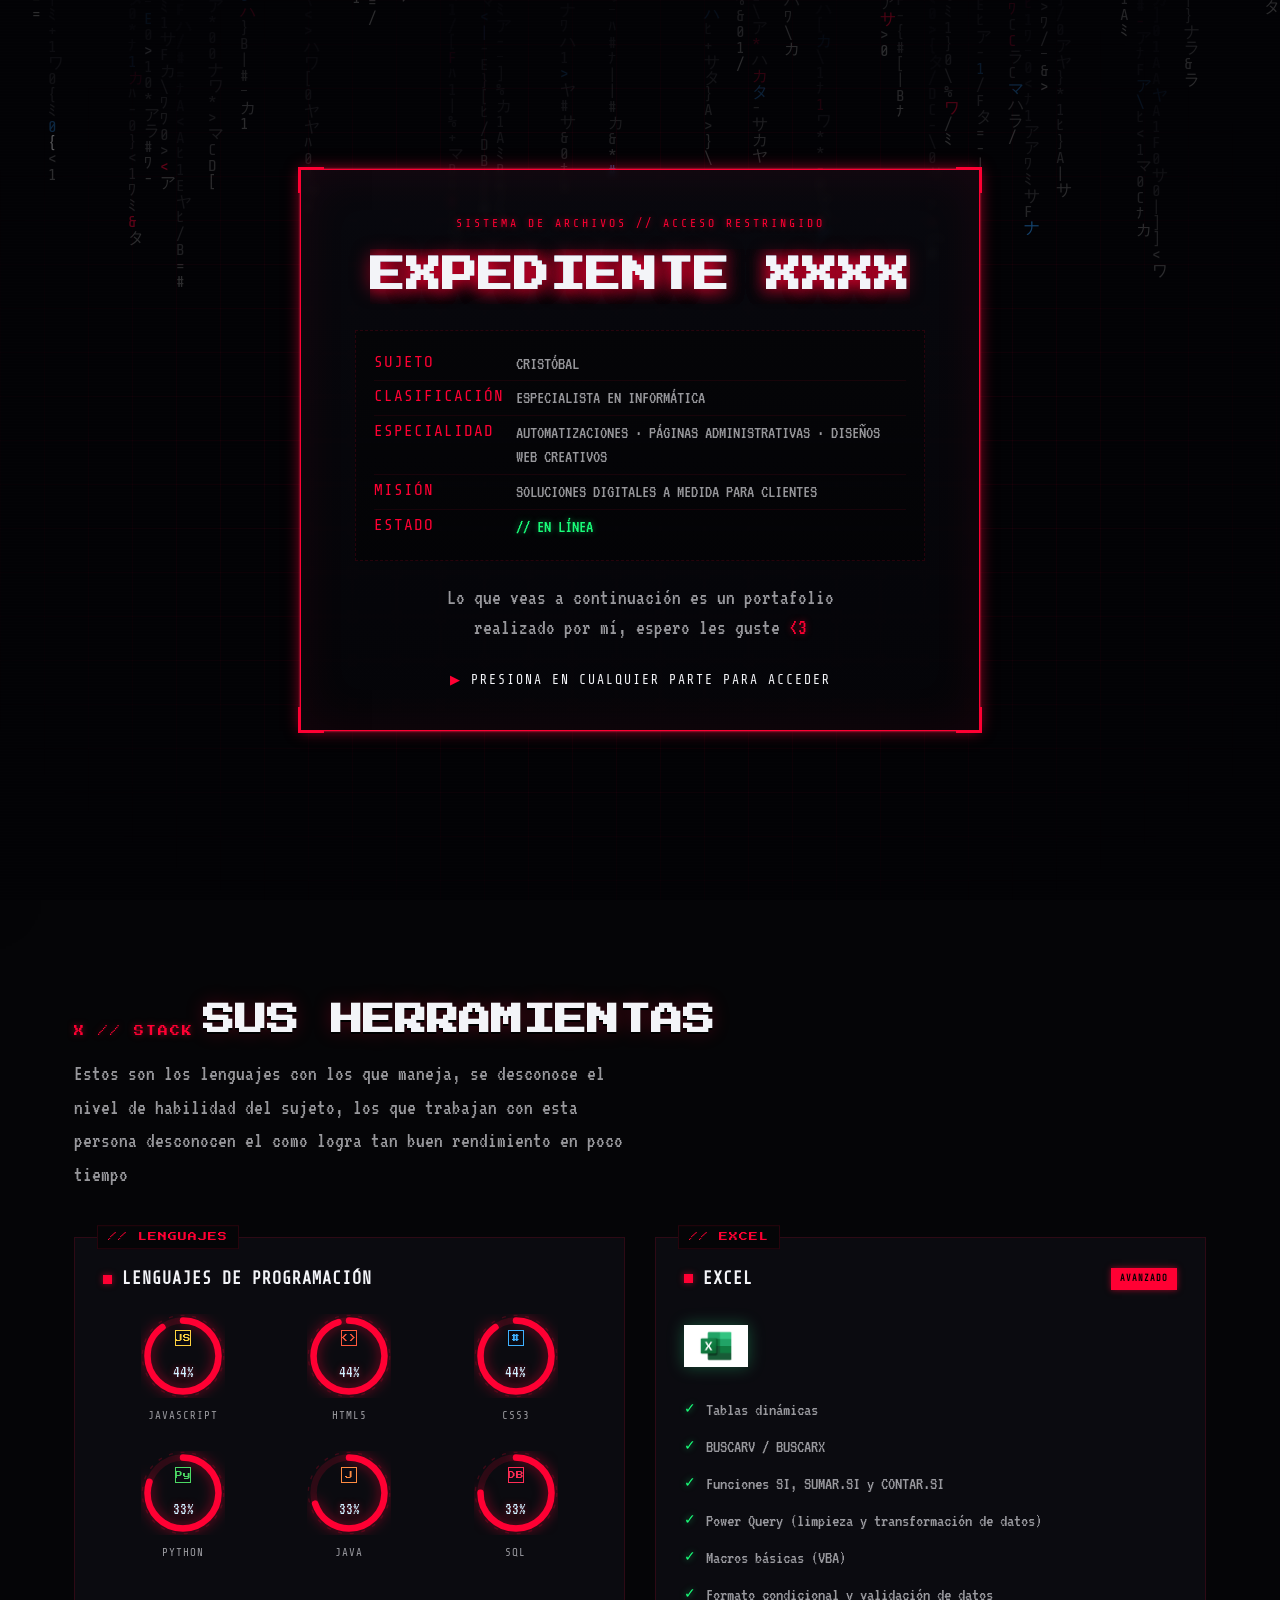
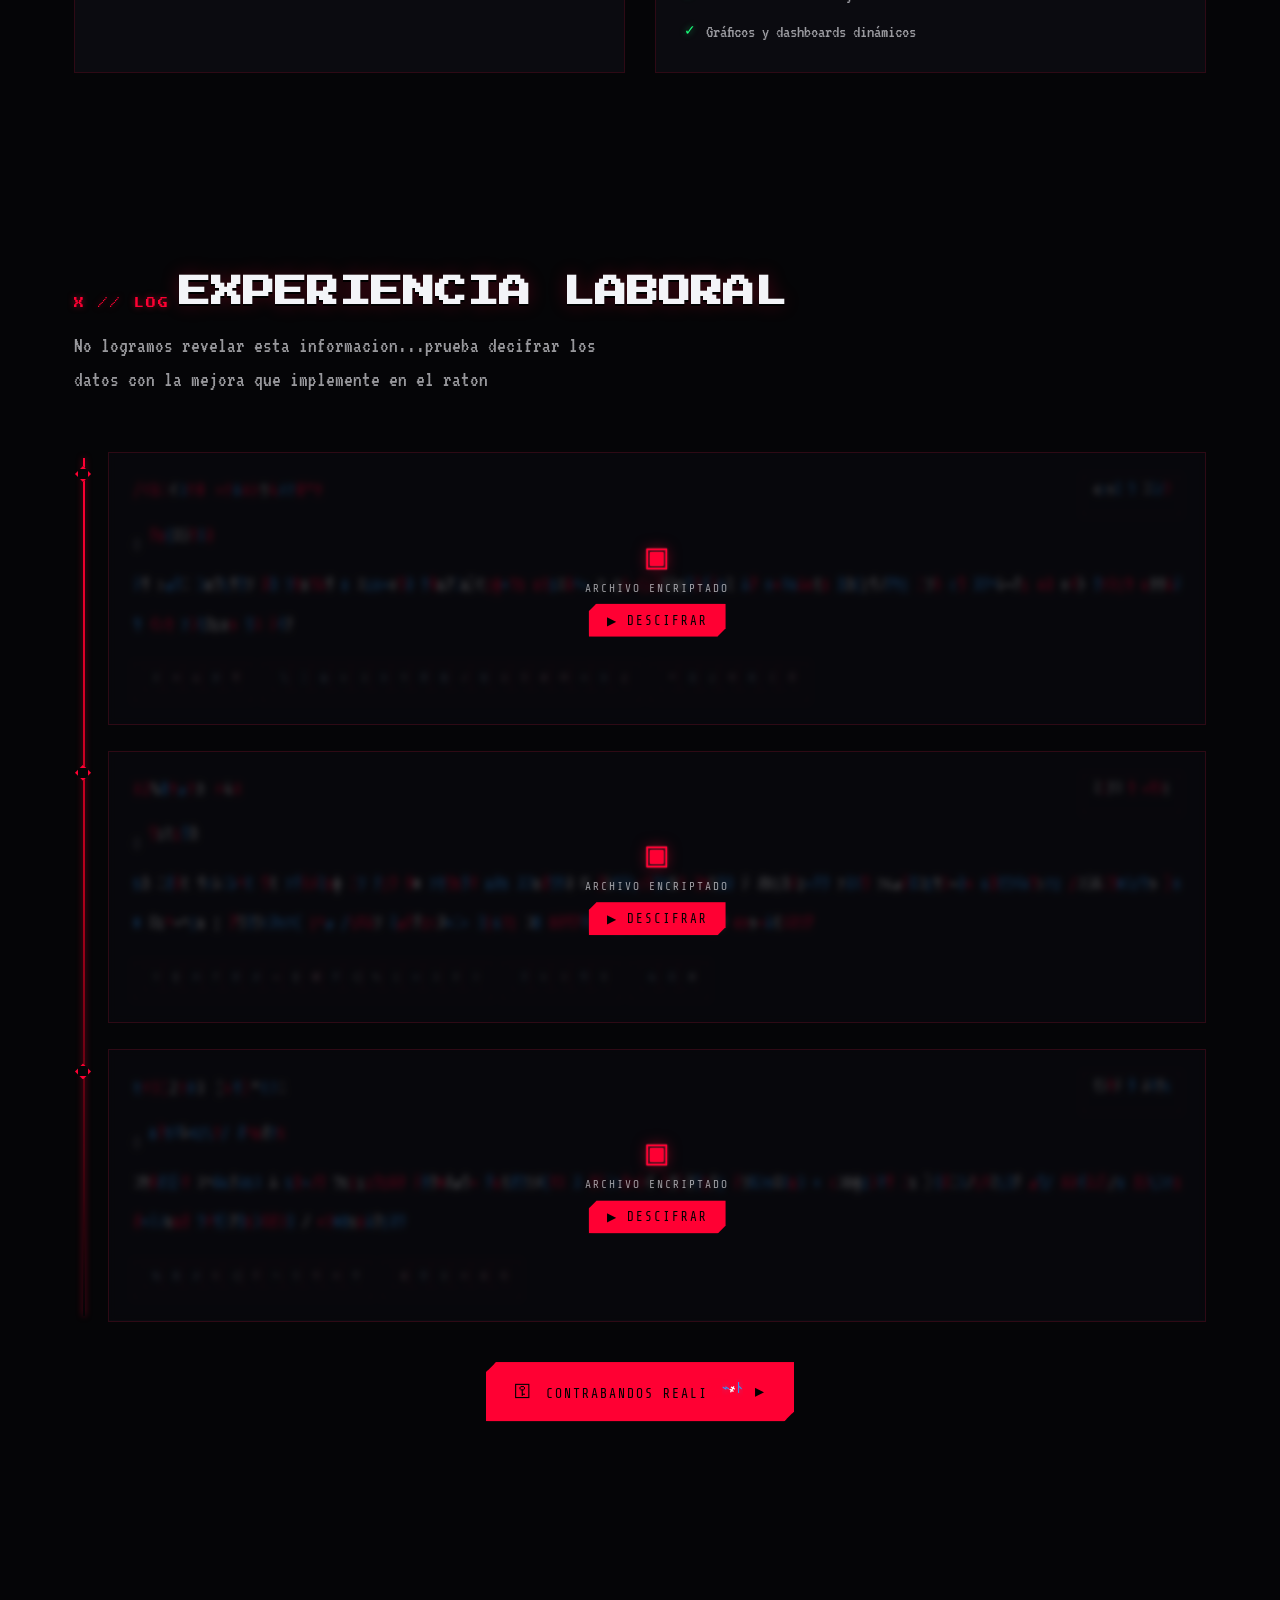
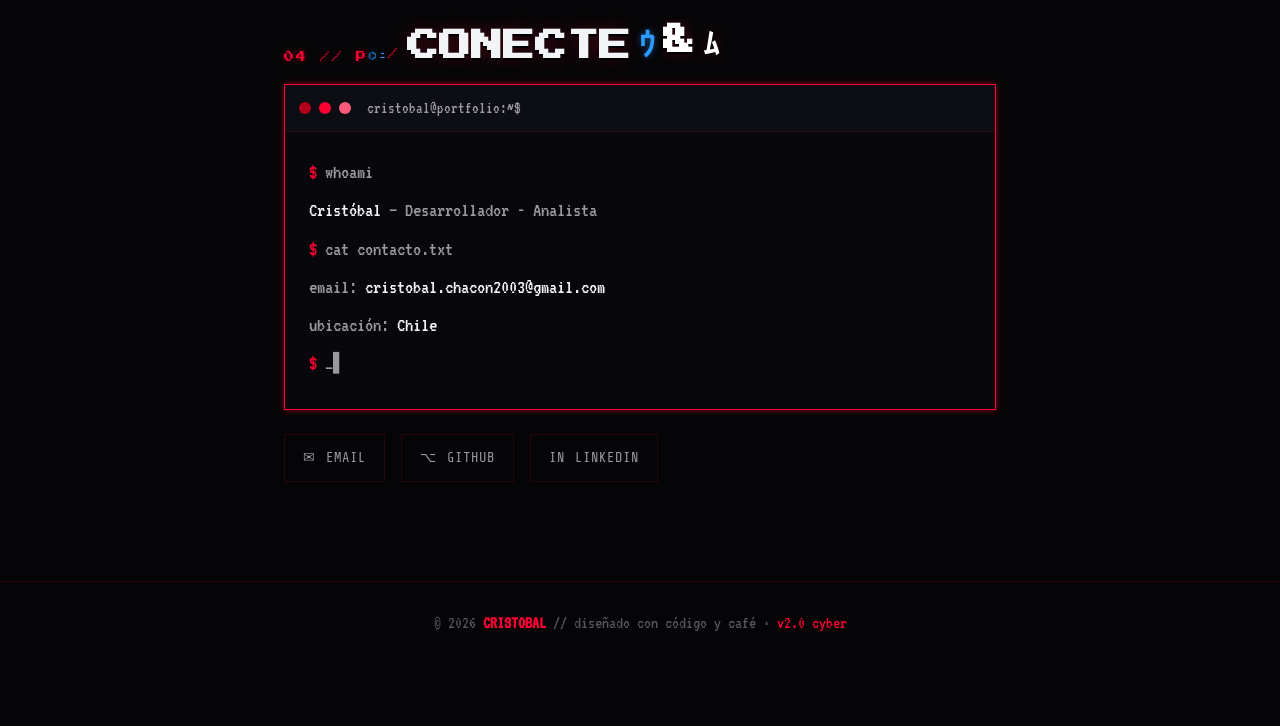
==== index.html @ 0faeabce "Portafolio de Cristóbal: cyberpunk/pixel-art con skills, experiencia y proyectos" ====
<!DOCTYPE html>
<html lang="es">
<head>
  <meta charset="UTF-8" />
  <meta name="viewport" content="width=device-width, initial-scale=1.0" />
  <meta name="description" content="Portafolio de Cristóbal — Desarrollador. Lenguajes de programación, herramientas Office y experiencia laboral. Estética cyberpunk / pixel art." />
  <title>Cristóbal · Portafolio // CYBER_DEV</title>

  <link rel="stylesheet" href="css/variables.css" />
  <link rel="stylesheet" href="css/styles.css" />
  <link rel="stylesheet" href="css/animations.css" />
  <link rel="stylesheet" href="css/responsive.css" />

  <link rel="preconnect" href="https://fonts.googleapis.com" />
  <link rel="preconnect" href="https://fonts.gstatic.com" crossorigin />
  <link href="https://fonts.googleapis.com/css2?family=Press+Start+2P&family=Share+Tech+Mono&family=VT323&display=swap" rel="stylesheet" />
</head>
<body>

  <!-- ====== Capas de fondo ====== -->
  <canvas id="matrix" class="rain" aria-hidden="true"></canvas>
  <div class="grid-bg" aria-hidden="true"></div>
  <div class="vignette" aria-hidden="true"></div>
  <div class="scanlines" aria-hidden="true"></div>

  <!-- ====== Pantalla de arranque ====== -->
  <div id="boot">
    <div class="boot-box">
      <div>&gt; iniciando sistema<span class="boot-cursor">_</span></div>
      <div class="ok">&gt; cargando perfil ........ <span style="color:var(--red)">OK</span></div>
      <div class="ok">&gt; montando interfaz ...... <span style="color:var(--red)">OK</span></div>
      <div>&gt; acceso concedido: <b>XXXXXX</b></div>
      <div class="boot-bar"><i></i></div>
    </div>
  </div>

  <!-- ====== Pantalla de acceso (toca para entrar) ====== -->
  <div id="intro" class="intro">
    <canvas id="intro-matrix" class="rain" aria-hidden="true"></canvas>
    <div class="intro-grid" aria-hidden="true"></div>
    <div class="intro-inner">
      <span class="hud-corner tl"></span>
      <span class="hud-corner tr"></span>
      <span class="hud-corner bl"></span>
      <span class="hud-corner br"></span>

      <p class="intro-kicker scramble obs sc-multi" data-text="SISTEMA DE ARCHIVOS // ACCESO RESTRINGIDO">SISTEMA DE ARCHIVOS // ACCESO RESTRINGIDO</p>
      <h1 class="intro-title glitch" data-text="EXPEDIENTE XXXX">EXPEDIENTE XXXX</h1>

      <div class="intro-card">
        <div class="intro-row"><span class="k">SUJETO</span><span class="v">CRISTÓBAL</span></div>
        <div class="intro-row"><span class="k">CLASIFICACIÓN</span><span class="v">ESPECIALISTA EN INFORMÁTICA</span></div>
        <div class="intro-row"><span class="k">ESPECIALIDAD</span><span class="v">AUTOMATIZACIONES · PÁGINAS ADMINISTRATIVAS · DISEÑOS WEB CREATIVOS</span></div>
        <div class="intro-row"><span class="k">MISIÓN</span><span class="v">SOLUCIONES DIGITALES A MEDIDA PARA CLIENTES</span></div>
        <div class="intro-row"><span class="k">ESTADO</span><span class="v on">// EN LÍNEA</span></div>
      </div>

      <p class="intro-msg">Lo que veas a continuación es un portafolio realizado por mí, espero les guste <span class="intro-heart">&lt;3</span></p>

      <p class="intro-enter"><span class="blink">▶</span> PRESIONA EN CUALQUIER PARTE PARA ACCEDER</p>
    </div>
  </div>

  <!-- ====== Botón menú + drawer lateral izquierdo ====== -->
  <button class="menu-toggle" id="menu-toggle" aria-label="Abrir menú">
    <span></span><span></span><span></span>
  </button>

  <aside class="drawer" id="drawer" aria-hidden="true">
    <div class="drawer-head">
      <span class="drawer-mark">K</span>
      <span class="drawer-title scramble sc-multi" data-text="MENU//SYS">MENU//SYS</span>
    </div>
    <nav class="drawer-nav">
      <a href="index.html#inicio"><i>X</i><span class="scramble sc-multi hov" data-text="Inicio">Inicio</span></a>
      <a href="index.html#skills"><i>X</i><span class="scramble sc-multi hov" data-text="Skills">Skills</span></a>
      <a href="index.html#experiencia"><i>X</i><span class="scramble sc-multi hov" data-text="Experiencia">Experiencia</span></a>
      <a href="proyectos.html"><i>X</i><span class="scramble sc-multi hov" data-text="Contrabandos">Contrabandos</span></a>
      <a href="index.html#contacto"><i>X</i><span class="scramble sc-multi hov" data-text="Contacto">Contacto</span></a>
    </nav>
    <div class="drawer-foot scramble sc-multi" data-text="SYSTEM ONLINE · v2.0">SYSTEM ONLINE · v2.0</div>
  </aside>
  <div class="drawer-backdrop" id="drawer-backdrop"></div>

  <!-- ====== Laterales decorativos (solo PC) ====== -->
  <aside class="rail rail-l" aria-hidden="true">
    <span class="rail-label">TELEMETRÍA // SYS</span>
    <div class="rail-eq"><i></i><i></i><i></i><i></i><i></i></div>
    <div class="rail-stream" id="rail-stream"></div>
    <div class="rail-rec"><b></b>REC</div>
  </aside>
  <aside class="rail rail-r" aria-hidden="true">
    <span class="rail-label">PUNTERO // TRACE</span>
    <canvas class="rail-scope" id="rail-scope"></canvas>
    <div class="rail-coords" id="rail-coords">X:0000<br />Y:0000</div>
    <div class="rail-gauge">
      <div class="g"><span>SIG</span><i><b></b></i></div>
      <div class="g"><span>ENC</span><i><b></b></i></div>
    </div>
  </aside>

  <main>
    <!-- ====== HERO ====== -->
    <section id="inicio" class="hero">
      <div class="wrap">
        <div class="hero-text">
          <p class="hero-tag scramble obs sc-multi" data-text="portafolio.exe">portafolio.exe</p>
          <h1>Informacion sobre<br /><span class="red glitch" data-text="CRISTOBAL">CRISTOBAL</span></h1>
          <p class="hero-role">&lt;<span id="type" class="type" data-words='["Desarrollador Web","Programador","Creador de interfaces","Tech enthusiast"]'></span>&gt;</p>
          <p class="hero-desc">Sujeto numero XXXX. Creador de base de datos con datos confidenciales, forma parte de cientos de proyectos</p>
          <div class="hero-cta">
            <a href="#experiencia" class="btn solid"><span class="ico">▸</span> Ver experiencia</a>
            <a href="#contacto" class="btn"><span class="ico">✉</span> Contacto</a>
          </div>
          <div class="hero-stats">
            <div><b>32+</b><span>PROYECTOS</span></div>
            <div><b>6+</b><span>EXPERIENCIAS</span></div>
            <div><b>∞</b><span>GANAS DE CREAR</span></div>
          </div>
        </div>

        <div class="photo-wrap">
          <div class="photo-frame">
            <img src="img/fotoperfil.jpg" alt="Foto de Cristóbal"
                 onerror="this.style.display='none'; this.nextElementSibling.style.display='grid';" />
            <div class="placeholder" style="display:none;">
              <img src="img/avatar-pixel.svg" alt="" style="width:96px;height:auto;image-rendering:pixelated;" />
              <div>foto: <b style="color:var(--red)">img/fotoperfil.jpg</b></div>
            </div>
            <span class="hud-corner tl"></span>
            <span class="hud-corner tr"></span>
            <span class="hud-corner bl"></span>
            <span class="hud-corner br"></span>
            <span class="photo-badge">ONLINE</span>
          </div>
        </div>
      </div>
    </section>

    <!-- ====== SKILLS ====== -->
    <section id="skills">
      <div class="wrap">
        <span class="kicker scramble obs sc-multi" data-text="X // STACK">X // STACK</span>
        <h2 class="section-title scramble obs sc-multi" data-text="SUS HERRAMIENTAS">SUS HERRAMIENTAS</h2>
        <p class="section-sub scramble obs" data-text="Estos son los lenguajes con los que maneja, se desconoce el nivel
        de habilidad del sujeto, los que trabajan con esta persona desconocen el como logra tan buen rendimiento en poco tiempo">Estos son los lenguajes con los que maneja, se desconoce el nivel
        de habilidad del sujeto, los que trabajan con esta persona desconocen el como logra tan buen rendimiento en poco tiempo"</p>

        <div class="skills-grid">
          <div class="panel reveal-l" data-label="// LENGUAJES">
            <h3><span class="dot"></span> Lenguajes de programación</h3>
            <div id="lang-list"></div>
          </div>

          <div class="panel reveal-r" data-label="// EXCEL">
            <h3><span class="dot"></span> Excel <span class="lvl-badge">AVANZADO</span></h3>
            <div id="excel-list"></div>
          </div>
        </div>
      </div>
    </section>

    <!-- ====== EXPERIENCIA ====== -->
    <section id="experiencia">
      <div class="wrap">
        <span class="kicker scramble obs sc-multi" data-text="X // LOG">X // LOG</span>
        <h2 class="section-title scramble obs sc-multi" data-text="EXPERIENCIA LABORAL">EXPERIENCIA LABORAL</h2>
        <p class="section-sub scramble obs" data-text="No logramos revelar esta informacion...prueba 
        decifrar los datos con la mejora que implemente en el raton">No logramos revelar esta informacion...prueba 
        decifrar los datos con la mejora que implemente en el raton</p>
        <div class="timeline" id="xp-list"></div>
        <div class="xp-cta reveal">
          <a class="btn solid contraband" href="proyectos.html">
            <span class="ico">⚿</span>
            <span class="scramble sc-multi obs" data-text="CONTRABANDOS REALIZADOS">CONTRABANDOS REALIZADOS</span>
            <span class="ico">▸</span>
          </a>
        </div>
      </div>
    </section>

    <!-- ====== CONTACTO ====== -->
    <section id="contacto">
      <div class="wrap contact-wrap">
        <span class="kicker scramble obs sc-multi" data-text="04 // PING">04 // PING</span>
        <h2 class="section-title scramble obs sc-multi" data-text="CONECTEMOS">CONECTEMOS</h2>
        <div class="terminal reveal">
          <div class="term-bar">
            <i></i><i></i><i></i>
            <span>cristobal@portfolio:~$</span>
          </div>
          <div class="term-body">
            <div class="term-line"><span class="p">$</span> whoami</div>
            <div class="term-line"><span class="v" id="c-nombre">Cristóbal</span> — <span id="c-rol">Desarrollador</span></div>
            <div class="term-line"><span class="p">$</span> cat contacto.txt</div>
            <div class="term-line">email: <span class="v" id="c-email">—</span></div>
            <div class="term-line">ubicación: <span class="v" id="c-ubic">—</span></div>
            <div class="term-line"><span class="p">$</span> _<span class="boot-cursor">▌</span></div>
          </div>
        </div>
        <div class="contact-links reveal">
          <a id="c-mail-link" href="#"><span>✉</span> Email</a>
          <a id="c-gh" href="#" target="_blank" rel="noopener"><span>⌥</span> GitHub</a>
          <a id="c-li" href="#" target="_blank" rel="noopener"><span>in</span> LinkedIn</a>
        </div>
      </div>
    </section>
  </main>

  <footer class="footer">
    <div class="wrap">
      <p>© <span id="year"></span> <b>CRISTOBAL</b> // diseñado con código y café · <span style="color:var(--red)">v2.0 cyber</span></p>
    </div>
  </footer>

  <!-- ====== Scripts ====== -->
  <script src="js/data.js"></script>
  <script src="js/scramble.js"></script>
  <script src="js/intro.js"></script>
  <script src="js/main.js"></script>
  <script src="js/ui.js"></script>
  <script src="js/rails.js"></script>
  <script src="js/background.js"></script>
  <script src="js/cursor.js"></script>
</body>
</html>
---- css/variables.css ----
/* ============================================================
   VARIABLES · Sistema de diseño cyberpunk / pixel art
   Paleta: negro + rojo, efectos blancos
   ============================================================ */
:root {
  /* --- Fondos --- */
  --bg:        #050507;
  --bg-2:      #0a0a10;
  --bg-3:      #0e0e16;
  --panel:     rgba(14, 14, 22, 0.72);
  --panel-solid: #0d0d14;
  --grid-line: rgba(255, 0, 51, 0.06);

  /* --- Rojo (acento principal) --- */
  --red:        #ff0033;
  --red-bright: #ff2d55;
  --red-soft:   #ff5a78;
  --red-deep:   #b3001b;
  --red-glow:   rgba(255, 0, 51, 0.55);
  --red-faint:  rgba(255, 0, 51, 0.14);

  /* --- Blancos / texto --- */
  --white:  #f3f4f8;
  --ghost:  rgba(243, 244, 248, 0.62);
  --ghost-2:rgba(243, 244, 248, 0.34);
  --hack:   rgba(255, 255, 255, 0.85);   /* lluvia de hacking */

  /* --- Acento glitch (uso mínimo) --- */
  --cyan: #16f0ff;

  /* --- Tipografías --- */
  --font-pixel: 'Press Start 2P', monospace;
  --font-mono:  'Share Tech Mono', monospace;
  --font-term:  'VT323', monospace;

  /* --- Métricas --- */
  --notch: 10px;                 /* tamaño de esquina recortada (pixel) */
  --maxw: 1180px;
  --nav-h: 64px;
  --ease: cubic-bezier(0.16, 1, 0.3, 1);
  --ease-snap: cubic-bezier(0.7, 0, 0.2, 1);

  /* --- Sombras / glows --- */
  --glow-sm: 0 0 6px var(--red-glow);
  --glow-md: 0 0 14px var(--red-glow), 0 0 2px var(--red-bright);
  --glow-lg: 0 0 28px var(--red-glow), 0 0 8px var(--red);
}
---- css/styles.css ----
/* ============================================================
   STYLES · Base, layout, navbar, hero, skills, experiencia, contacto
   ============================================================ */

/* ---------- Reset ---------- */
*, *::before, *::after { box-sizing: border-box; margin: 0; padding: 0; }

html { scroll-behavior: smooth; }

body {
  font-family: var(--font-mono);
  background: var(--bg);
  color: var(--white);
  line-height: 1.55;
  overflow-x: hidden;
  cursor: none;                 /* sustituido por cursor personalizado */
  -webkit-font-smoothing: antialiased;
}
@media (pointer: coarse) { body { cursor: auto; } }

img { max-width: 100%; display: block; }
a { color: inherit; text-decoration: none; cursor: inherit; }
button { cursor: inherit; }
ul { list-style: none; }

::selection { background: var(--red); color: #fff; }

/* Scrollbar */
::-webkit-scrollbar { width: 10px; }
::-webkit-scrollbar-track { background: #000; }
::-webkit-scrollbar-thumb { background: var(--red-deep); border: 2px solid #000; }
::-webkit-scrollbar-thumb:hover { background: var(--red); }

/* ---------- Capas de fondo fijas ---------- */
#matrix {
  position: fixed; inset: 0;
  width: 100%; height: 100%;
  pointer-events: none;
  z-index: 0; opacity: 0.55;
}

/* Rejilla de perspectiva sutil sobre el negro */
.grid-bg {
  position: fixed; inset: 0; z-index: 0; pointer-events: none;
  background-image:
    linear-gradient(var(--grid-line) 1px, transparent 1px),
    linear-gradient(90deg, var(--grid-line) 1px, transparent 1px);
  background-size: 44px 44px;
  mask-image: radial-gradient(ellipse 80% 80% at 50% 30%, #000 35%, transparent 78%);
}

/* Líneas de escaneo CRT */
.scanlines {
  position: fixed; inset: 0; z-index: 9997; pointer-events: none;
  background: repeating-linear-gradient(
    to bottom,
    rgba(255,255,255,0.025) 0px,
    rgba(255,255,255,0.025) 1px,
    transparent 1px,
    transparent 3px
  );
  mix-blend-mode: overlay;
}
.vignette {
  position: fixed; inset: 0; z-index: 1; pointer-events: none;
  background: radial-gradient(ellipse at center, transparent 55%, rgba(0,0,0,0.85) 100%);
}

/* ---------- Pantalla de arranque ---------- */
#boot {
  position: fixed; inset: 0; z-index: 10000;
  background: #000;
  display: flex; align-items: center; justify-content: center;
  font-family: var(--font-term); color: var(--red);
  transition: opacity .6s var(--ease), visibility .6s;
}
#boot.done { opacity: 0; visibility: hidden; }
.boot-box {
  width: min(560px, 88vw);
  font-size: 1.25rem; line-height: 1.5;
  text-shadow: var(--glow-sm);
}
.boot-box .ok { color: var(--white); }
.boot-bar {
  margin-top: 14px; height: 16px;
  border: 2px solid var(--red);
  position: relative; overflow: hidden;
}
.boot-bar i {
  position: absolute; inset: 2px; width: 0;
  background: repeating-linear-gradient(90deg, var(--red) 0 8px, transparent 8px 12px);
}
#boot.run .boot-bar i { animation: bootfill 1.7s steps(34) forwards; }
.boot-cursor { animation: blink 1s steps(1) infinite; }

/* ---------- Pantalla de acceso (intro) ---------- */
body.intro-lock { overflow: hidden; }
.intro {
  position: fixed; inset: 0; z-index: 10050;
  background: var(--bg);
  display: flex; align-items: center; justify-content: center;
  overflow: hidden;
  transition: opacity .6s var(--ease), transform .6s var(--ease), filter .6s var(--ease);
}
.intro.gone { opacity: 0; transform: scale(1.04); filter: blur(3px); pointer-events: none; }
.intro #intro-matrix { position: absolute; inset: 0; width: 100%; height: 100%; opacity: 0.5; z-index: 0; }
.intro-grid {
  position: absolute; inset: 0; z-index: 1; pointer-events: none;
  background-image:
    linear-gradient(var(--grid-line) 1px, transparent 1px),
    linear-gradient(90deg, var(--grid-line) 1px, transparent 1px);
  background-size: 44px 44px;
  mask-image: radial-gradient(ellipse 75% 75% at 50% 50%, #000 35%, transparent 80%);
}
.intro::after { /* líneas de escaneo propias del intro */
  content: ""; position: absolute; inset: 0; z-index: 2; pointer-events: none; mix-blend-mode: overlay;
  background: repeating-linear-gradient(to bottom, rgba(255,255,255,0.03) 0 1px, transparent 1px 3px);
}
.intro-inner {
  position: relative; z-index: 3; width: min(680px, 90vw); padding: 40px clamp(20px, 5vw, 54px);
  text-align: center;
  background: linear-gradient(180deg, rgba(10,10,16,0.78), rgba(6,6,10,0.7));
  border: 1px solid var(--red);
  box-shadow: var(--glow-md), inset 0 0 50px rgba(255,0,51,0.08);
  backdrop-filter: blur(3px);
}
.intro-inner .hud-corner { width: 26px; height: 26px; }
.intro-kicker {
  font-family: var(--font-mono); font-size: 0.72rem; letter-spacing: 3px; color: var(--red);
  text-shadow: var(--glow-sm); margin-bottom: 16px;
}
.intro-title {
  font-family: var(--font-pixel); font-size: clamp(1.2rem, 4.6vw, 2.2rem);
  color: var(--white); letter-spacing: 1px; margin-bottom: 26px; text-shadow: 0 0 18px var(--red-glow);
}
.intro-card {
  text-align: left; border: 1px dashed var(--red-faint); padding: 16px 18px; margin-bottom: 22px;
  background: rgba(0,0,0,0.35);
}
.intro-row { display: flex; gap: 12px; padding: 5px 0; font-family: var(--font-term); font-size: 1.15rem; line-height: 1.3; }
.intro-row + .intro-row { border-top: 1px solid rgba(255,0,51,0.08); }
.intro-row .k {
  flex: 0 0 130px; color: var(--red); letter-spacing: 1px; text-transform: uppercase; font-size: 1rem;
  font-family: var(--font-mono);
}
.intro-row .v { color: var(--ghost); }
.intro-row .v.on { color: #19ff7a; text-shadow: 0 0 6px rgba(25,255,122,0.5); }
.intro-msg {
  font-family: var(--font-term); font-size: 1.35rem; line-height: 1.4; color: var(--ghost);
  margin-bottom: 26px; max-width: 44ch; margin-left: auto; margin-right: auto;
}
.intro-msg .intro-heart { color: var(--red); text-shadow: var(--glow-sm); white-space: nowrap; }
.intro-enter {
  font-family: var(--font-mono); font-size: 0.82rem; letter-spacing: 2px; color: var(--white);
  text-transform: uppercase; animation: enter-pulse 1.6s ease-in-out infinite;
}
.intro-enter .blink { color: var(--red); animation: blink 1s steps(1) infinite; }

/* ---------- Utilidades de layout ---------- */
.wrap { width: 100%; max-width: var(--maxw); margin: 0 auto; padding: 0 24px; position: relative; z-index: 2; }
section { position: relative; z-index: 2; padding: clamp(70px, 11vh, 130px) 0; }

/* Forma con esquinas recortadas (look pixel/chip) */
.notched {
  clip-path: polygon(
    0 var(--notch), var(--notch) 0,
    calc(100% - var(--notch)) 0, 100% var(--notch),
    100% calc(100% - var(--notch)), calc(100% - var(--notch)) 100%,
    var(--notch) 100%, 0 calc(100% - var(--notch))
  );
}

/* Etiqueta de sección tipo terminal */
.kicker {
  font-family: var(--font-pixel);
  font-size: 0.62rem;
  color: var(--red);
  letter-spacing: 2px;
  text-shadow: var(--glow-sm);
  display: inline-flex; align-items: center; gap: 10px;
  margin-bottom: 18px;
}
.kicker::before { content: ""; width: 28px; height: 2px; background: var(--red); box-shadow: var(--glow-sm); }

.section-title {
  font-family: var(--font-pixel);
  font-size: clamp(1.1rem, 3.4vw, 2rem);
  line-height: 1.35;
  color: var(--white);
  margin-bottom: 14px;
  text-shadow: 0 2px 0 #000, 0 0 18px rgba(255,0,51,0.25);
}
.section-title b { color: var(--red); }
.section-sub {
  font-family: var(--font-term);
  font-size: 1.35rem; color: var(--ghost);
  max-width: 560px; margin-bottom: 46px;
}

/* ============================================================
   MENÚ LATERAL (drawer desplegable a la izquierda)
   ============================================================ */
.menu-toggle {
  position: fixed; top: 12px; left: 16px; z-index: 9500;
  width: 48px; height: 48px; padding: 0; cursor: none;
  background: rgba(10,10,16,0.82); border: 1px solid var(--red);
  display: grid; place-items: center; gap: 0;
  box-shadow: var(--glow-sm); backdrop-filter: blur(6px);
  transition: box-shadow .3s, transform .2s, background .3s;
  clip-path: polygon(8px 0,100% 0,100% calc(100% - 8px),calc(100% - 8px) 100%,0 100%,0 8px);
}
.menu-toggle:hover { box-shadow: var(--glow-md); transform: translateY(-2px); }
.menu-toggle span {
  display: block; width: 22px; height: 2px; margin: 3px 0; background: var(--red);
  box-shadow: var(--glow-sm); transition: transform .3s var(--ease), opacity .3s;
}
/* 3 "flechitas" -> X al abrir */
.menu-toggle span:nth-child(1) { clip-path: polygon(0 0,100% 50%,0 100%,0 70%,60% 50%,0 30%); }
.menu-toggle span:nth-child(3) { clip-path: polygon(0 0,100% 50%,0 100%,0 70%,60% 50%,0 30%); }
.menu-toggle.open span:nth-child(1) { transform: translateY(8px) rotate(45deg); clip-path: none; }
.menu-toggle.open span:nth-child(2) { opacity: 0; }
.menu-toggle.open span:nth-child(3) { transform: translateY(-8px) rotate(-45deg); clip-path: none; }

.drawer-backdrop {
  position: fixed; inset: 0; z-index: 9300; background: rgba(2,2,4,0.55);
  opacity: 0; visibility: hidden; transition: opacity .35s, visibility .35s;
  backdrop-filter: blur(2px);
}
.drawer-backdrop.show { opacity: 1; visibility: visible; }

.drawer {
  position: fixed; top: 0; left: 0; bottom: 0; z-index: 9400;
  width: min(320px, 82vw); padding: 84px 0 26px;
  background: linear-gradient(160deg, #0b0b12, #070709);
  border-right: 2px solid var(--red);
  box-shadow: 8px 0 40px rgba(0,0,0,0.7), inset -1px 0 0 var(--red-faint);
  transform: translateX(-105%); transition: transform .42s var(--ease);
  display: flex; flex-direction: column;
}
.drawer::before { /* franja decorativa */
  content: ""; position: absolute; top: 0; right: -2px; width: 2px; height: 100%;
  background: repeating-linear-gradient(var(--red) 0 8px, transparent 8px 16px); opacity: .5;
}
.drawer.open { transform: translateX(0); }

.drawer-head { display: flex; align-items: center; gap: 12px; padding: 0 26px 22px; margin-bottom: 10px; border-bottom: 1px solid var(--red-faint); }
.drawer-mark {
  width: 34px; height: 34px; display: grid; place-items: center; flex: 0 0 34px;
  font-family: var(--font-pixel); font-size: 0.85rem; color: #000; background: var(--red);
  box-shadow: var(--glow-md);
  clip-path: polygon(0 6px,6px 0,100% 0,100% calc(100% - 6px),calc(100% - 6px) 100%,0 100%);
}
.drawer-title { font-family: var(--font-pixel); font-size: 0.6rem; color: var(--white); letter-spacing: 1px; }

.drawer-nav { display: flex; flex-direction: column; flex: 1; }
.drawer-nav a {
  display: flex; align-items: center; gap: 14px; padding: 16px 26px; position: relative;
  font-family: var(--font-mono); font-size: 1.05rem; letter-spacing: 2px; text-transform: uppercase;
  color: var(--ghost); transition: color .25s, background .25s, padding-left .25s;
  border-left: 3px solid transparent;
}
.drawer-nav a i { font-style: normal; font-family: var(--font-pixel); font-size: 0.55rem; color: var(--red); }
.drawer-nav a::after {
  content: "▸"; margin-left: auto; color: var(--red); opacity: 0; transform: translateX(-6px); transition: .25s;
}
.drawer-nav a:hover, .drawer-nav a.here {
  color: var(--white); background: linear-gradient(90deg, var(--red-faint), transparent);
  border-left-color: var(--red); padding-left: 32px;
}
.drawer-nav a:hover::after, .drawer-nav a.here::after { opacity: 1; transform: none; }
.drawer-foot { padding: 18px 26px 0; font-family: var(--font-term); font-size: 1.05rem; color: var(--red-soft); border-top: 1px solid var(--red-faint); }

/* ============================================================
   TEXTO SCRAMBLE (colores hacking blanco / azul / rojo)
   ============================================================ */
.sc-w, .sc-b, .sc-r {
  display: inline-block; width: 1ch; overflow: hidden; text-align: center;
}
.sc-w { color: #ffffff; }
.sc-b { color: #2b9bff; text-shadow: 0 0 6px rgba(43,155,255,0.5); }
.sc-r { color: var(--red); text-shadow: var(--glow-sm); }
.scramble { display: inline-block; }
.scramble.hov { cursor: none; }

/* ============================================================
   HERO
   ============================================================ */
.hero { min-height: 100vh; display: flex; align-items: center; padding-top: 90px; }
.hero .wrap {
  display: grid; grid-template-columns: 1.25fr 0.9fr; gap: 54px; align-items: center;
}
.hero-tag {
  font-family: var(--font-term); font-size: 1.4rem; color: var(--red);
  letter-spacing: 2px; margin-bottom: 10px; text-shadow: var(--glow-sm);
}
.hero-tag::before { content: "> "; }
.hero h1 {
  font-family: var(--font-pixel);
  font-size: clamp(1.6rem, 5.6vw, 3.4rem);
  line-height: 1.18; margin-bottom: 18px; letter-spacing: 1px;
}
.hero h1 .red { color: var(--red); text-shadow: 0 0 22px var(--red-glow); }
.hero-role {
  font-family: var(--font-mono); font-size: clamp(1rem, 2.4vw, 1.5rem);
  color: var(--white); min-height: 1.6em; margin-bottom: 22px;
}
.hero-role .type { border-right: 3px solid var(--red); padding-right: 4px; animation: blink 1s steps(1) infinite; }
.hero-desc { font-family: var(--font-term); font-size: 1.4rem; color: var(--ghost); max-width: 520px; margin-bottom: 34px; }

.hero-cta { display: flex; flex-wrap: wrap; gap: 16px; }

/* Estadísticas tipo HUD */
.hero-stats { display: flex; gap: 28px; margin-top: 40px; flex-wrap: wrap; }
.hero-stats div { font-family: var(--font-term); }
.hero-stats b { display: block; font-family: var(--font-pixel); font-size: 1.1rem; color: var(--red); text-shadow: var(--glow-sm); }
.hero-stats span { font-size: 1.1rem; color: var(--ghost); letter-spacing: 1px; }

/* Marco de foto pixel */
.photo-wrap { position: relative; justify-self: center; }
.photo-frame {
  position: relative; width: clamp(230px, 30vw, 330px); aspect-ratio: 3/4;
  background: var(--bg-3);
  border: 3px solid var(--red);
  box-shadow: var(--glow-md), inset 0 0 40px rgba(255,0,51,0.12);
  overflow: hidden;
}
.photo-frame::after { /* barrido de escaneo sobre la foto */
  content: ""; position: absolute; left: 0; right: 0; height: 38%;
  background: linear-gradient(180deg, transparent, rgba(255,0,51,0.18), transparent);
  animation: scanmove 3.4s linear infinite;
}
.photo-frame img { width: 100%; height: 100%; object-fit: cover; image-rendering: auto; filter: grayscale(0.15) contrast(1.05); }
.photo-frame .placeholder {
  width: 100%; height: 100%; display: grid; place-items: center; text-align: center;
  font-family: var(--font-term); color: var(--ghost); font-size: 1.2rem; gap: 8px; padding: 20px;
  background:
    radial-gradient(circle at 50% 40%, rgba(255,0,51,0.12), transparent 60%),
    repeating-linear-gradient(45deg, #0b0b12 0 10px, #0d0d16 10px 20px);
}
.photo-frame .placeholder svg { width: 64px; height: 64px; opacity: .8; }

/* Esquinas HUD del marco */
.hud-corner { position: absolute; width: 22px; height: 22px; border: 3px solid var(--red); z-index: 3; }
.hud-corner.tl { top: -3px; left: -3px; border-right: 0; border-bottom: 0; }
.hud-corner.tr { top: -3px; right: -3px; border-left: 0; border-bottom: 0; }
.hud-corner.bl { bottom: -3px; left: -3px; border-right: 0; border-top: 0; }
.hud-corner.br { bottom: -3px; right: -3px; border-left: 0; border-top: 0; }

.photo-badge {
  position: absolute; bottom: 14px; left: -14px;
  background: var(--red); color: #000; font-family: var(--font-pixel);
  font-size: 0.55rem; padding: 8px 12px; box-shadow: var(--glow-md);
  clip-path: polygon(0 0,100% 0,100% 100%,8px 100%,0 calc(100% - 8px));
}

/* ============================================================
   BOTONES
   ============================================================ */
.btn {
  position: relative; display: inline-flex; align-items: center; gap: 10px;
  font-family: var(--font-mono); font-size: 0.92rem; letter-spacing: 2px; text-transform: uppercase;
  padding: 14px 26px; cursor: none; border: 2px solid var(--red);
  background: transparent; color: var(--white); overflow: hidden;
  transition: color .3s, box-shadow .3s, transform .15s;
  clip-path: polygon(10px 0,100% 0,100% calc(100% - 10px),calc(100% - 10px) 100%,0 100%,0 10px);
}
.btn::before {
  content: ""; position: absolute; inset: 0; background: var(--red);
  transform: translateX(-101%); transition: transform .35s var(--ease); z-index: -1;
}
.btn:hover { color: #000; box-shadow: var(--glow-md); }
.btn:hover::before { transform: translateX(0); }
.btn:active { transform: translateY(2px); }
.btn.solid { background: var(--red); color: #000; box-shadow: var(--glow-sm); }
.btn.solid::before { background: #fff; }
.btn.solid:hover { color: #000; }
.btn .ico { font-size: 1.1rem; }

/* ============================================================
   SKILLS
   ============================================================ */
.skills-grid { display: grid; grid-template-columns: 1fr 1fr; gap: 30px; }

.panel {
  background: var(--panel);
  border: 1px solid var(--red-faint);
  backdrop-filter: blur(4px);
  padding: 28px;
  position: relative;
  transition: border-color .3s, box-shadow .3s, transform .3s;
}
.panel::before { /* etiqueta superior tipo chip */
  content: attr(data-label);
  position: absolute; top: -1px; left: 22px; transform: translateY(-50%);
  font-family: var(--font-pixel); font-size: 0.55rem; color: var(--red);
  background: var(--bg); padding: 4px 10px; letter-spacing: 1px;
  border: 1px solid var(--red-faint);
}
.panel:hover { border-color: var(--red); box-shadow: var(--glow-sm); }

.panel h3 {
  font-family: var(--font-mono); font-size: 1.05rem; letter-spacing: 1px;
  text-transform: uppercase; color: var(--white); margin-bottom: 22px;
  display: flex; align-items: center; gap: 10px;
}
.panel h3 .dot { width: 9px; height: 9px; background: var(--red); box-shadow: var(--glow-sm); }
.lvl-badge {
  margin-left: auto; font-family: var(--font-mono); font-size: 0.55rem; letter-spacing: 1px;
  color: #000; background: var(--red); padding: 4px 9px; box-shadow: var(--glow-sm);
}

/* ---------- Lenguajes: anillos HUD (radiales) ---------- */
.lang-rings { display: grid; grid-template-columns: repeat(3, 1fr); gap: 26px 6px; justify-items: center; }
.lang-ring { display: flex; flex-direction: column; align-items: center; gap: 10px; }
.ring-wrap { position: relative; width: 84px; height: 84px; }
.ring-svg, .ring-scan { position: absolute; inset: 0; width: 100%; height: 100%; }
.ring-svg { transform: rotate(-90deg); }
.ring-track { fill: none; stroke: var(--red-faint); stroke-width: 5; }
.ring-fill {
  fill: none; stroke: var(--red); stroke-width: 5; stroke-linecap: round;
  filter: drop-shadow(0 0 5px var(--red-glow));
  transition: stroke-dashoffset 1.3s var(--ease);
}
.lang-ring.charging .ring-fill { animation: pulse-glow 1s ease-in-out infinite; }
.ring-scan circle {
  fill: none; stroke: rgba(255,0,51,0.35); stroke-width: 1; stroke-dasharray: 3 6;
}
.ring-scan { animation: ring-spin 7s linear infinite; opacity: .6; }
.ring-center {
  position: absolute; inset: 0; display: flex; flex-direction: column;
  align-items: center; justify-content: center; gap: 3px;
}
.ring-ico svg { width: 20px; height: 20px; image-rendering: pixelated; }
.ring-pct {
  font-family: var(--font-term); font-size: 1.05rem; color: var(--white);
  text-shadow: var(--glow-sm); transition: color .2s;
}
.lang-ring.charging .ring-pct { color: #cfefff; animation: pct-flicker .12s steps(2) infinite; }
.lang-ring.charged .ring-pct { color: var(--white); }
.ring-name {
  font-family: var(--font-mono); font-size: 0.68rem; letter-spacing: 1px;
  text-transform: uppercase; color: var(--ghost); text-align: center;
}

/* ---------- Excel: ícono + checklist de habilidades ---------- */
.excel-icon { text-align: center; margin-bottom: 20px; }
.excel-icon img { width: 64px; height: 64px; object-fit: contain; filter: drop-shadow(0 0 8px rgba(33,163,102,0.45)); }
.excel-skills { display: flex; flex-direction: column; gap: 13px; }
.excel-skills li {
  display: flex; align-items: flex-start; gap: 10px;
  font-family: var(--font-term); font-size: 1.15rem; color: var(--ghost); line-height: 1.3;
}
.excel-skills .chk {
  flex: 0 0 auto; margin-top: 2px; font-family: var(--font-mono); font-size: 0.85rem;
  color: #19ff7a; text-shadow: 0 0 6px rgba(25,255,122,0.6);
}

/* ============================================================
   EXPERIENCIA · timeline
   ============================================================ */
.timeline { position: relative; margin-top: 10px; padding-left: 34px; }
.timeline::before {
  content: ""; position: absolute; left: 9px; top: 6px; bottom: 6px; width: 2px;
  background: linear-gradient(var(--red), var(--red-deep), transparent);
  box-shadow: var(--glow-sm);
}
.xp { position: relative; margin-bottom: 26px; }
.xp::before {
  content: ""; position: absolute; left: -33px; top: 14px;
  width: 16px; height: 16px; background: var(--bg); border: 3px solid var(--red);
  box-shadow: var(--glow-sm);
  clip-path: polygon(50% 0,100% 50%,50% 100%,0 50%);
}
.xp-card {
  background: var(--panel); border: 1px solid var(--red-faint); padding: 22px 24px;
  transition: border-color .3s, box-shadow .3s, transform .3s;
}
.xp-card:hover { border-color: var(--red); box-shadow: var(--glow-sm); transform: translateX(6px); }
.xp-head { display: flex; flex-wrap: wrap; justify-content: space-between; align-items: baseline; gap: 8px; margin-bottom: 6px; }
.xp-role { font-family: var(--font-mono); font-size: 1.05rem; color: var(--white); letter-spacing: 1px; }
.xp-date {
  font-family: var(--font-term); font-size: 1.1rem; color: var(--red);
  border: 1px solid var(--red-faint); padding: 1px 10px;
}
.xp-company { font-family: var(--font-term); font-size: 1.2rem; color: var(--red-soft); margin-bottom: 10px; }
.xp-company::before { content: "@ "; color: var(--ghost-2); }
.xp-desc { font-family: var(--font-term); font-size: 1.2rem; color: var(--ghost); margin-bottom: 12px; }
.xp-tags { display: flex; flex-wrap: wrap; gap: 8px; }
.xp-tags span {
  font-family: var(--font-mono); font-size: 0.72rem; letter-spacing: 1px;
  color: var(--ghost); border: 1px solid var(--red-faint); padding: 3px 9px;
}

/* ============================================================
   CONTACTO · terminal
   ============================================================ */
.contact-wrap { max-width: 760px; margin: 0 auto; }
.terminal {
  background: #07070c; border: 1px solid var(--red); box-shadow: var(--glow-sm);
  overflow: hidden;
}
.term-bar {
  display: flex; align-items: center; gap: 8px; padding: 10px 14px;
  background: #0d0d14; border-bottom: 1px solid var(--red-faint);
}
.term-bar i { width: 12px; height: 12px; border-radius: 50%; background: var(--red-deep); display: block; }
.term-bar i:nth-child(2) { background: var(--red); }
.term-bar i:nth-child(3) { background: var(--red-soft); }
.term-bar span { font-family: var(--font-term); color: var(--ghost); font-size: 1.05rem; margin-left: 8px; }
.term-body { padding: 24px; font-family: var(--font-term); font-size: 1.3rem; }
.term-line { margin-bottom: 6px; color: var(--ghost); }
.term-line .p { color: var(--red); }
.term-line .v { color: var(--white); }
.contact-links { display: flex; flex-wrap: wrap; gap: 16px; margin-top: 24px; }
.contact-links a {
  display: inline-flex; align-items: center; gap: 10px; padding: 12px 18px;
  font-family: var(--font-mono); font-size: 0.86rem; letter-spacing: 1px; text-transform: uppercase;
  border: 1px solid var(--red-faint); color: var(--ghost);
  transition: color .25s, border-color .25s, box-shadow .25s, transform .2s;
}
.contact-links a:hover { color: var(--red); border-color: var(--red); box-shadow: var(--glow-sm); transform: translateY(-3px); }

/* ============================================================
   FOOTER
   ============================================================ */
.footer {
  border-top: 1px solid var(--red-faint); padding: 28px 0; position: relative; z-index: 2;
  text-align: center; font-family: var(--font-term); font-size: 1.1rem; color: var(--ghost-2);
}
.footer b { color: var(--red); }

/* ============================================================
   CURSOR · Retícula HUD sutil (sin estela). Sigue al mouse con un
   pequeño suavizado, se agranda y cambia a blanco sobre elementos
   interactivos, y emite un pequeño "ping" al hacer clic.
   ============================================================ */
.cursor-reticle {
  position: fixed; top: 0; left: 0; width: 20px; height: 20px; z-index: 9999;
  pointer-events: none; transform: translate(-50%,-50%);
  transition: width .18s var(--ease), height .18s var(--ease), opacity .2s;
}
.cursor-reticle i {
  position: absolute; width: 6px; height: 6px; border: 1.5px solid var(--red);
  transition: border-color .2s, box-shadow .2s;
}
.cursor-reticle i:nth-child(1) { top: 0; left: 0; border-right: 0; border-bottom: 0; }
.cursor-reticle i:nth-child(2) { top: 0; right: 0; border-left: 0; border-bottom: 0; }
.cursor-reticle i:nth-child(3) { bottom: 0; left: 0; border-right: 0; border-top: 0; }
.cursor-reticle i:nth-child(4) { bottom: 0; right: 0; border-left: 0; border-top: 0; }
.cursor-reticle b {
  position: absolute; top: 50%; left: 50%; width: 2px; height: 2px;
  background: var(--red); box-shadow: 0 0 4px var(--red-glow);
  transform: translate(-50%,-50%); transition: background .2s, box-shadow .2s;
}
.cursor-reticle.hot { width: 30px; height: 30px; }
.cursor-reticle.hot i { border-color: #fff; box-shadow: 0 0 5px #fff; }
.cursor-reticle.hot b { background: #fff; box-shadow: 0 0 6px #fff; width: 3px; height: 3px; }

/* Ping al hacer clic */
.cursor-pulse {
  position: fixed; top: 0; left: 0; width: 8px; height: 8px; z-index: 9998;
  border: 1px solid var(--red); border-radius: 50%; pointer-events: none;
  transform: translate(-50%,-50%); opacity: 0;
}
.cursor-pulse.go { animation: cursor-ping .5s var(--ease) forwards; }

@media (pointer: coarse) { .cursor-reticle, .cursor-pulse { display: none; } }

/* ============================================================
   LATERALES (rails) · solo PC — se muestran con @media en responsive
   ============================================================ */
.rail {
  position: fixed; top: 0; bottom: 0; width: 66px; z-index: 20; pointer-events: none;
  display: none; flex-direction: column; align-items: center; gap: 20px;
  padding: 22px 8px; font-family: var(--font-mono); overflow: hidden;
}
.rail-l { left: 0; border-right: 1px solid var(--red-faint); padding-top: 74px;
  background: linear-gradient(90deg, rgba(10,10,16,0.55), transparent); }
.rail-r { right: 0; border-left: 1px solid var(--red-faint);
  background: linear-gradient(270deg, rgba(10,10,16,0.55), transparent); }

.rail-label {
  writing-mode: vertical-rl; text-orientation: mixed; letter-spacing: 3px;
  font-size: 0.6rem; color: var(--red); text-shadow: var(--glow-sm); text-transform: uppercase;
}
.rail-r .rail-label { transform: rotate(180deg); }

/* Ecualizador (izq) */
.rail-eq { display: flex; align-items: flex-end; gap: 4px; height: 56px; }
.rail-eq i { width: 5px; height: 20%; background: var(--red); box-shadow: var(--glow-sm); animation: eq 1s ease-in-out infinite; }
.rail-eq i:nth-child(2) { animation-duration: .72s; }
.rail-eq i:nth-child(3) { animation-duration: 1.25s; }
.rail-eq i:nth-child(4) { animation-duration: .9s; }
.rail-eq i:nth-child(5) { animation-duration: 1.1s; }

/* Flujo hex (izq) */
.rail-stream { font-family: var(--font-term); font-size: 0.92rem; line-height: 1.35; color: var(--ghost-2); text-align: center; height: 150px; overflow: hidden; }
.rail-stream div:first-child { color: var(--red-soft); }

/* Indicador REC (izq) */
.rail-rec { margin-top: auto; display: flex; flex-direction: column; align-items: center; gap: 6px; font-size: 0.6rem; letter-spacing: 2px; color: var(--ghost); }
.rail-rec b { width: 10px; height: 10px; border-radius: 50%; background: var(--red); box-shadow: var(--glow-md); animation: blink 1.1s steps(1) infinite; }

/* Osciloscopio (der) */
.rail-scope { width: 46px; height: 68px; border: 1px solid var(--red-faint); background: #07070c; }

/* Coordenadas del puntero (der) */
.rail-coords { font-family: var(--font-term); font-size: 1.05rem; color: var(--red-soft); text-align: center; line-height: 1.35; letter-spacing: 1px; }

/* Medidores (der) */
.rail-gauge { display: flex; flex-direction: column; gap: 12px; width: 44px; margin-top: auto; }
.rail-gauge .g span { display: block; font-size: 0.52rem; letter-spacing: 1px; color: var(--ghost-2); margin-bottom: 3px; text-align: center; }
.rail-gauge .g i { display: block; height: 6px; background: #07070c; border: 1px solid var(--red-faint); position: relative; overflow: hidden; }
.rail-gauge .g i b { position: absolute; left: 0; top: 0; bottom: 0; width: 50%; background: var(--red); box-shadow: var(--glow-sm); animation: gauge 3.2s ease-in-out infinite alternate; }
.rail-gauge .g:nth-child(2) i b { animation-duration: 2.3s; }

/* ============================================================
   EXPERIENCIA · candado de descifrado + caja de carga
   ============================================================ */
.xp-card { position: relative; overflow: hidden; }

.xp-lock {
  position: absolute; inset: 0; z-index: 5; width: 100%; border: 0; cursor: none;
  display: flex; flex-direction: column; align-items: center; justify-content: center; gap: 9px;
  background: rgba(7,7,12,0.74); backdrop-filter: blur(3px);
  transition: opacity .4s, visibility .4s;
}
.xp-lock-ico { font-size: 1.7rem; color: var(--red); text-shadow: var(--glow-md); animation: pulse-glow 1.6s ease-in-out infinite; }
.xp-lock-txt { font-family: var(--font-mono); font-size: 0.7rem; letter-spacing: 2px; color: var(--ghost); text-transform: uppercase; }
.xp-lock-cta {
  font-family: var(--font-mono); font-size: 0.78rem; letter-spacing: 2px; color: #000; background: var(--red);
  padding: 9px 18px; box-shadow: var(--glow-sm); transition: box-shadow .25s, transform .15s;
  clip-path: polygon(8px 0,100% 0,100% calc(100% - 8px),calc(100% - 8px) 100%,0 100%,0 8px);
}
.xp-lock:hover .xp-lock-cta { box-shadow: var(--glow-md); transform: translateY(-2px); }
.xp-card.open .xp-lock { opacity: 0; visibility: hidden; }

.xp-load {
  position: absolute; top: 14px; left: 24px; right: 24px; z-index: 6;
  display: flex; align-items: center; gap: 10px; padding: 6px 10px;
  background: #02160a; border: 1px solid #19ff7a; box-shadow: 0 0 14px rgba(25,255,122,0.4);
  opacity: 0; transform: translateY(-8px); transition: opacity .3s, transform .3s; pointer-events: none;
}
.xp-load span { font-family: var(--font-mono); font-size: 0.64rem; letter-spacing: 1px; color: #fff; text-shadow: 0 0 6px #19ff7a; white-space: nowrap; }
.xp-load span::before { content: "▣ "; color: #19ff7a; }
.xp-load-bar { flex: 1; height: 8px; background: #021a0d; border: 1px solid #0a5e2e; position: relative; overflow: hidden; }
.xp-load-bar i { position: absolute; inset: 0; width: 0; background: repeating-linear-gradient(90deg, #19ff7a 0 6px, #0a5e2e 6px 10px); }
.xp-card.open .xp-load { opacity: 1; transform: none; }
.xp-card.open .xp-load-bar i { animation: load-fill 1.5s linear forwards; }
.xp-card.done .xp-load { opacity: 0; transform: translateY(-8px); }

/* Botón "Contrabandos realizados" */
.xp-cta { margin-top: 40px; text-align: center; }
.btn.contraband { font-size: 0.82rem; gap: 12px; }

/* ============================================================
   PÁGINA PROYECTOS · contrabandos
   ============================================================ */
.proj-section { padding-top: 118px; min-height: 100vh; }
.back-link {
  display: inline-flex; align-items: center; gap: 8px; margin-bottom: 26px;
  font-family: var(--font-mono); font-size: 0.8rem; letter-spacing: 2px; text-transform: uppercase;
  color: var(--ghost); border: 1px solid var(--red-faint); padding: 9px 16px; transition: color .25s, gap .25s, border-color .25s, box-shadow .25s;
}
.back-link span { color: var(--red); font-size: 1rem; }
.back-link:hover { color: var(--white); gap: 14px; border-color: var(--red); box-shadow: var(--glow-sm); }

.proj-grid { display: grid; grid-template-columns: repeat(auto-fill, minmax(300px, 1fr)); gap: 26px; margin-top: 42px; }
.proj { background: var(--panel); border: 1px solid var(--red-faint); display: flex; flex-direction: column; transition: border-color .3s, box-shadow .3s, transform .3s; }
.proj:hover { border-color: var(--red); box-shadow: var(--glow-md); transform: translateY(-6px); }
.proj-shot { position: relative; display: block; aspect-ratio: 16/10; overflow: hidden; border-bottom: 1px solid var(--red-faint); background: #0b0b12; }
.proj-shot img { width: 100%; height: 100%; object-fit: cover; filter: saturate(1.05) contrast(1.03); transition: transform .5s var(--ease); }
.proj:hover .proj-shot img { transform: scale(1.06); }
.proj-scan { position: absolute; inset: 0; pointer-events: none; mix-blend-mode: overlay;
  background: repeating-linear-gradient(to bottom, rgba(255,255,255,0.05) 0 1px, transparent 1px 3px); }
.proj-open {
  position: absolute; bottom: 0; right: 0; background: var(--red); color: #000;
  font-family: var(--font-mono); font-size: 0.7rem; letter-spacing: 2px; padding: 6px 12px;
  transform: translateY(100%); transition: transform .3s var(--ease); box-shadow: var(--glow-sm);
}
.proj:hover .proj-open { transform: none; }
.proj-body { padding: 20px 22px; display: flex; flex-direction: column; gap: 10px; flex: 1; }
.proj-name { font-family: var(--font-mono); font-size: 1.02rem; letter-spacing: 1px; color: var(--white); text-transform: uppercase; }
.proj-desc { font-family: var(--font-term); font-size: 1.2rem; color: var(--ghost); flex: 1; }
.proj-body .btn { align-self: flex-start; margin-top: 6px; font-size: 0.76rem; padding: 10px 18px; }
---- css/animations.css ----
/* ============================================================
   ANIMATIONS · keyframes, glitch, reveal al hacer scroll
   ============================================================ */

/* ---------- Keyframes base ---------- */
@keyframes blink { 0%,49% { opacity: 1; } 50%,100% { opacity: 0; } }

@keyframes bootfill { to { width: 100%; } }

/* Parpadeo eléctrico del porcentaje mientras un anillo "carga" */
@keyframes pct-flicker { 0%,100% { opacity: 1; } 50% { opacity: .55; } }
/* Anillo de escaneo girando alrededor del medidor de lenguaje */
@keyframes ring-spin { to { transform: rotate(360deg); } }
@keyframes load-fill { from { width: 0; } to { width: 100%; } }

/* Pantalla de acceso: parpadeo del aviso "entrar" */
@keyframes enter-pulse { 0%,100% { opacity: 1; } 50% { opacity: .45; } }

/* Laterales (rails) */
@keyframes eq { 0%,100% { height: 15%; } 50% { height: 100%; } }
@keyframes gauge { 0% { width: 20%; } 100% { width: 90%; } }

/* Cursor: ping de clic */
@keyframes cursor-ping {
  0% { width: 8px; height: 8px; opacity: .9; }
  100% { width: 46px; height: 46px; opacity: 0; }
}

@keyframes scanmove { 0% { top: -40%; } 100% { top: 110%; } }

@keyframes floaty { 0%,100% { transform: translateY(0); } 50% { transform: translateY(-10px); } }

@keyframes pulse-glow {
  0%,100% { box-shadow: 0 0 10px var(--red-glow); }
  50%     { box-shadow: 0 0 22px var(--red-glow), 0 0 6px var(--red); }
}

/* Flotación suave del marco de la foto */
.photo-wrap { animation: floaty 6s ease-in-out infinite; }

/* ---------- Glitch de texto ---------- */
.glitch { position: relative; display: inline-block; }
.glitch::before, .glitch::after {
  content: attr(data-text);
  position: absolute; top: 0; left: 0; width: 100%; height: 100%;
  overflow: hidden; pointer-events: none;
}
.glitch::before { color: var(--cyan); z-index: -1; animation: glitch-1 2.6s infinite steps(2) alternate-reverse; }
.glitch::after  { color: var(--red);  z-index: -2; animation: glitch-2 1.9s infinite steps(2) alternate-reverse; }

@keyframes glitch-1 {
  0% { clip-path: inset(20% 0 60% 0); transform: translate(-2px,-1px); }
  20% { clip-path: inset(80% 0 5% 0); transform: translate(2px,1px); }
  40% { clip-path: inset(40% 0 40% 0); transform: translate(-1px,2px); }
  60% { clip-path: inset(10% 0 75% 0); transform: translate(2px,-2px); }
  80% { clip-path: inset(65% 0 12% 0); transform: translate(-2px,1px); }
  100% { clip-path: inset(30% 0 50% 0); transform: translate(1px,0); }
}
@keyframes glitch-2 {
  0% { clip-path: inset(70% 0 10% 0); transform: translate(2px,1px); }
  25% { clip-path: inset(15% 0 65% 0); transform: translate(-2px,-1px); }
  50% { clip-path: inset(55% 0 25% 0); transform: translate(1px,2px); }
  75% { clip-path: inset(35% 0 45% 0); transform: translate(-2px,1px); }
  100% { clip-path: inset(5% 0 80% 0); transform: translate(2px,-1px); }
}

/* Glitch fuerte al pasar el mouse (en logo / títulos) */
.glitch-hover:hover { animation: glitch-shake .3s steps(2) infinite; }
@keyframes glitch-shake {
  0% { transform: translate(0); }
  25% { transform: translate(-2px,1px); text-shadow: 2px 0 var(--cyan), -2px 0 var(--red); }
  50% { transform: translate(2px,-1px); text-shadow: -2px 0 var(--cyan), 2px 0 var(--red); }
  75% { transform: translate(-1px,-1px); }
  100% { transform: translate(0); }
}

/* ---------- Reveal al hacer scroll ---------- */
.reveal { opacity: 0; transform: translateY(28px); transition: opacity .7s var(--ease), transform .7s var(--ease); }
.reveal.in { opacity: 1; transform: none; }
.reveal.d1 { transition-delay: .08s; }
.reveal.d2 { transition-delay: .16s; }
.reveal.d3 { transition-delay: .24s; }
.reveal.d4 { transition-delay: .32s; }

/* Aparición lateral */
.reveal-l { opacity: 0; transform: translateX(-40px); transition: opacity .7s var(--ease), transform .7s var(--ease); }
.reveal-l.in { opacity: 1; transform: none; }
.reveal-r { opacity: 0; transform: translateX(40px); transition: opacity .7s var(--ease), transform .7s var(--ease); }
.reveal-r.in { opacity: 1; transform: none; }

/* Respeto a usuarios con reduce-motion */
@media (prefers-reduced-motion: reduce) {
  *, *::before, *::after { animation-duration: .001ms !important; animation-iteration-count: 1 !important; transition-duration: .1ms !important; }
  .photo-wrap { animation: none; }
}
---- css/responsive.css ----
/* ============================================================
   RESPONSIVE · tablet y teléfono
   ============================================================ */

/* ---- Laterales (rails): solo en pantallas anchas (PC) ---- */
@media (min-width: 1360px) {
  .rail { display: flex; }
}

/* ---- Tablet ---- */
@media (max-width: 920px) {
  .hero .wrap { grid-template-columns: 1fr; gap: 40px; text-align: center; }
  .hero-tag::before { content: "> "; }
  .hero-cta, .hero-stats { justify-content: center; }
  .hero-desc { margin-left: auto; margin-right: auto; }
  .photo-wrap { order: -1; }
  .skills-grid { grid-template-columns: 1fr; }
}

/* ---- Teléfono ---- */
@media (max-width: 680px) {
  :root { --notch: 8px; }

  section { padding: 64px 0; }
  .wrap { padding: 0 18px; }

  .menu-toggle { top: 14px; left: 14px; width: 46px; height: 46px; }

  .hero-stats { gap: 20px; }
  .xp-card:hover { transform: none; }
  .proj-grid { grid-template-columns: 1fr; }

  /* Pantalla de acceso en móvil */
  .intro-row { flex-direction: column; gap: 2px; }
  .intro-row .k { flex-basis: auto; }
  .intro-enter { font-size: 0.72rem; }

  /* En móviles el cursor personalizado se desactiva (ver styles.css) */
  body { cursor: auto; }
}

/* ---- Pantallas muy pequeñas ---- */
@media (max-width: 380px) {
  .lang-rings { grid-template-columns: repeat(2, 1fr); }
  .hero h1 { font-size: 1.4rem; }
}
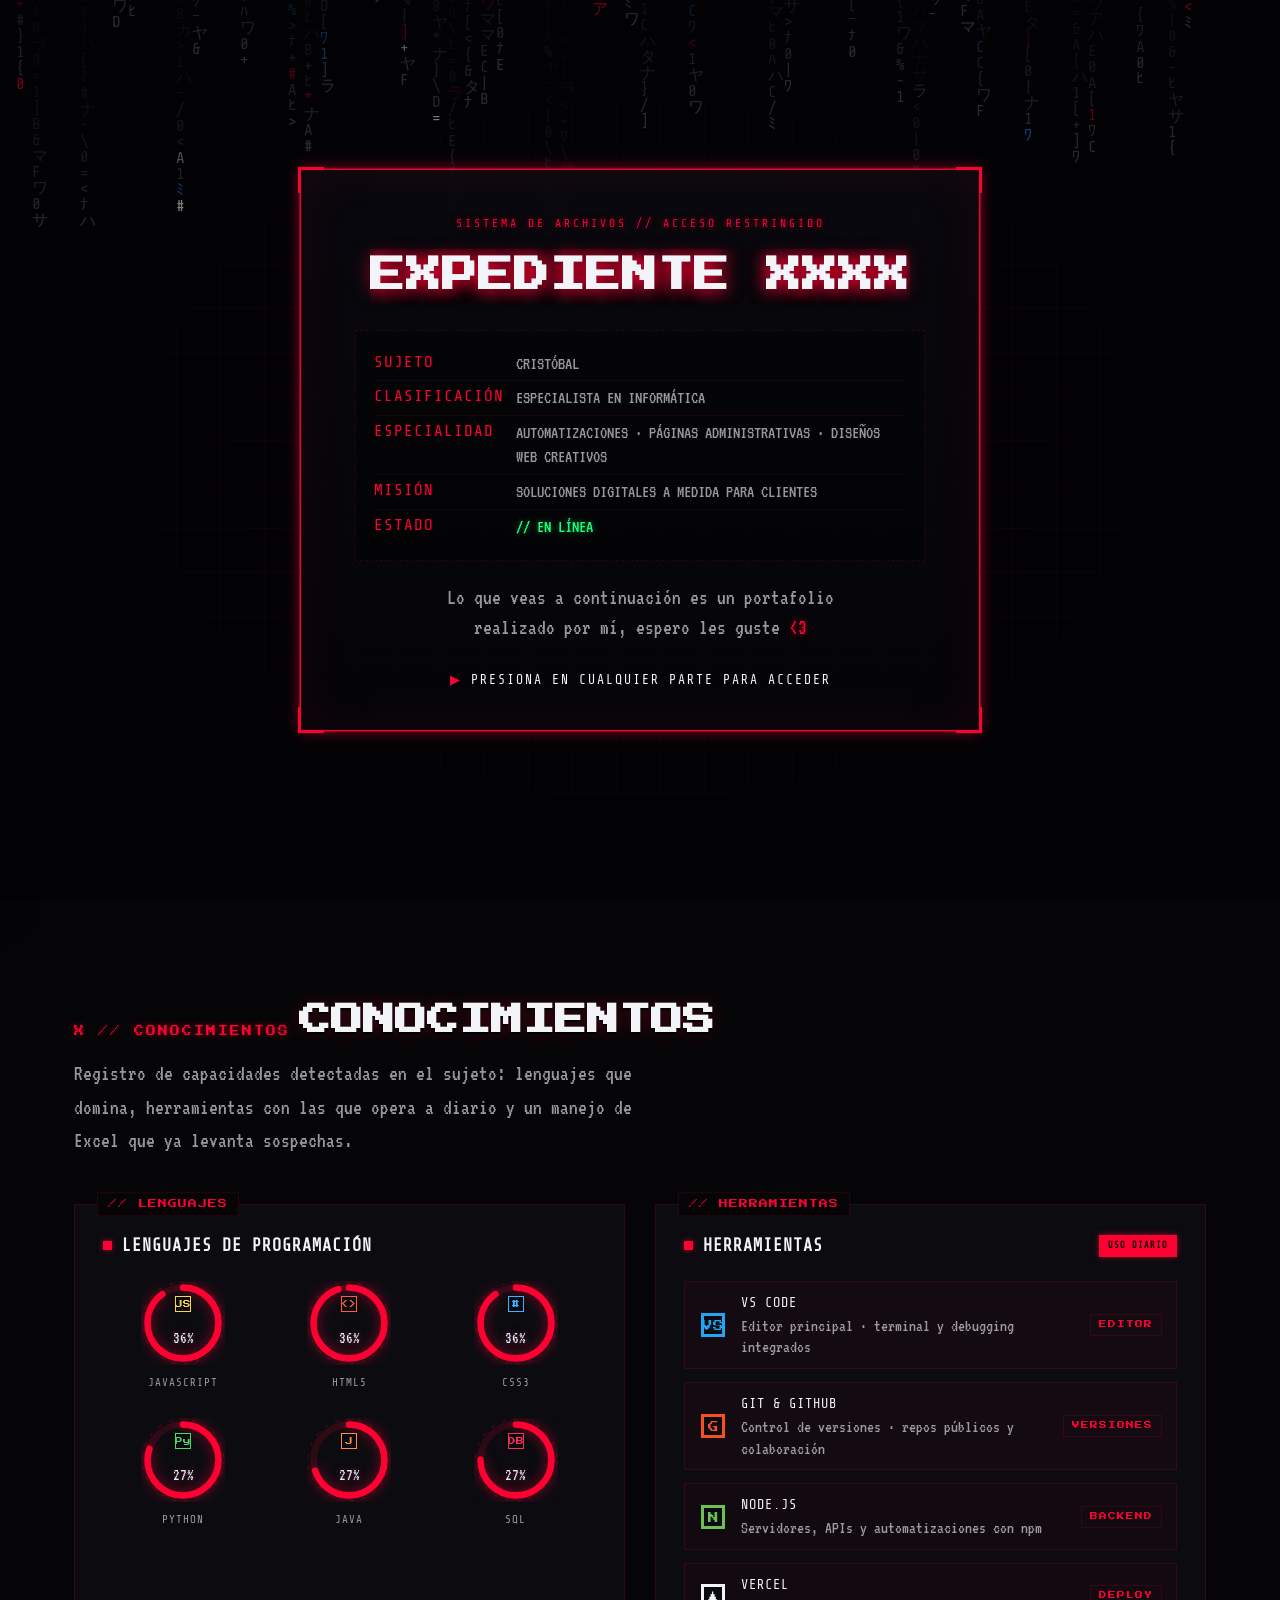
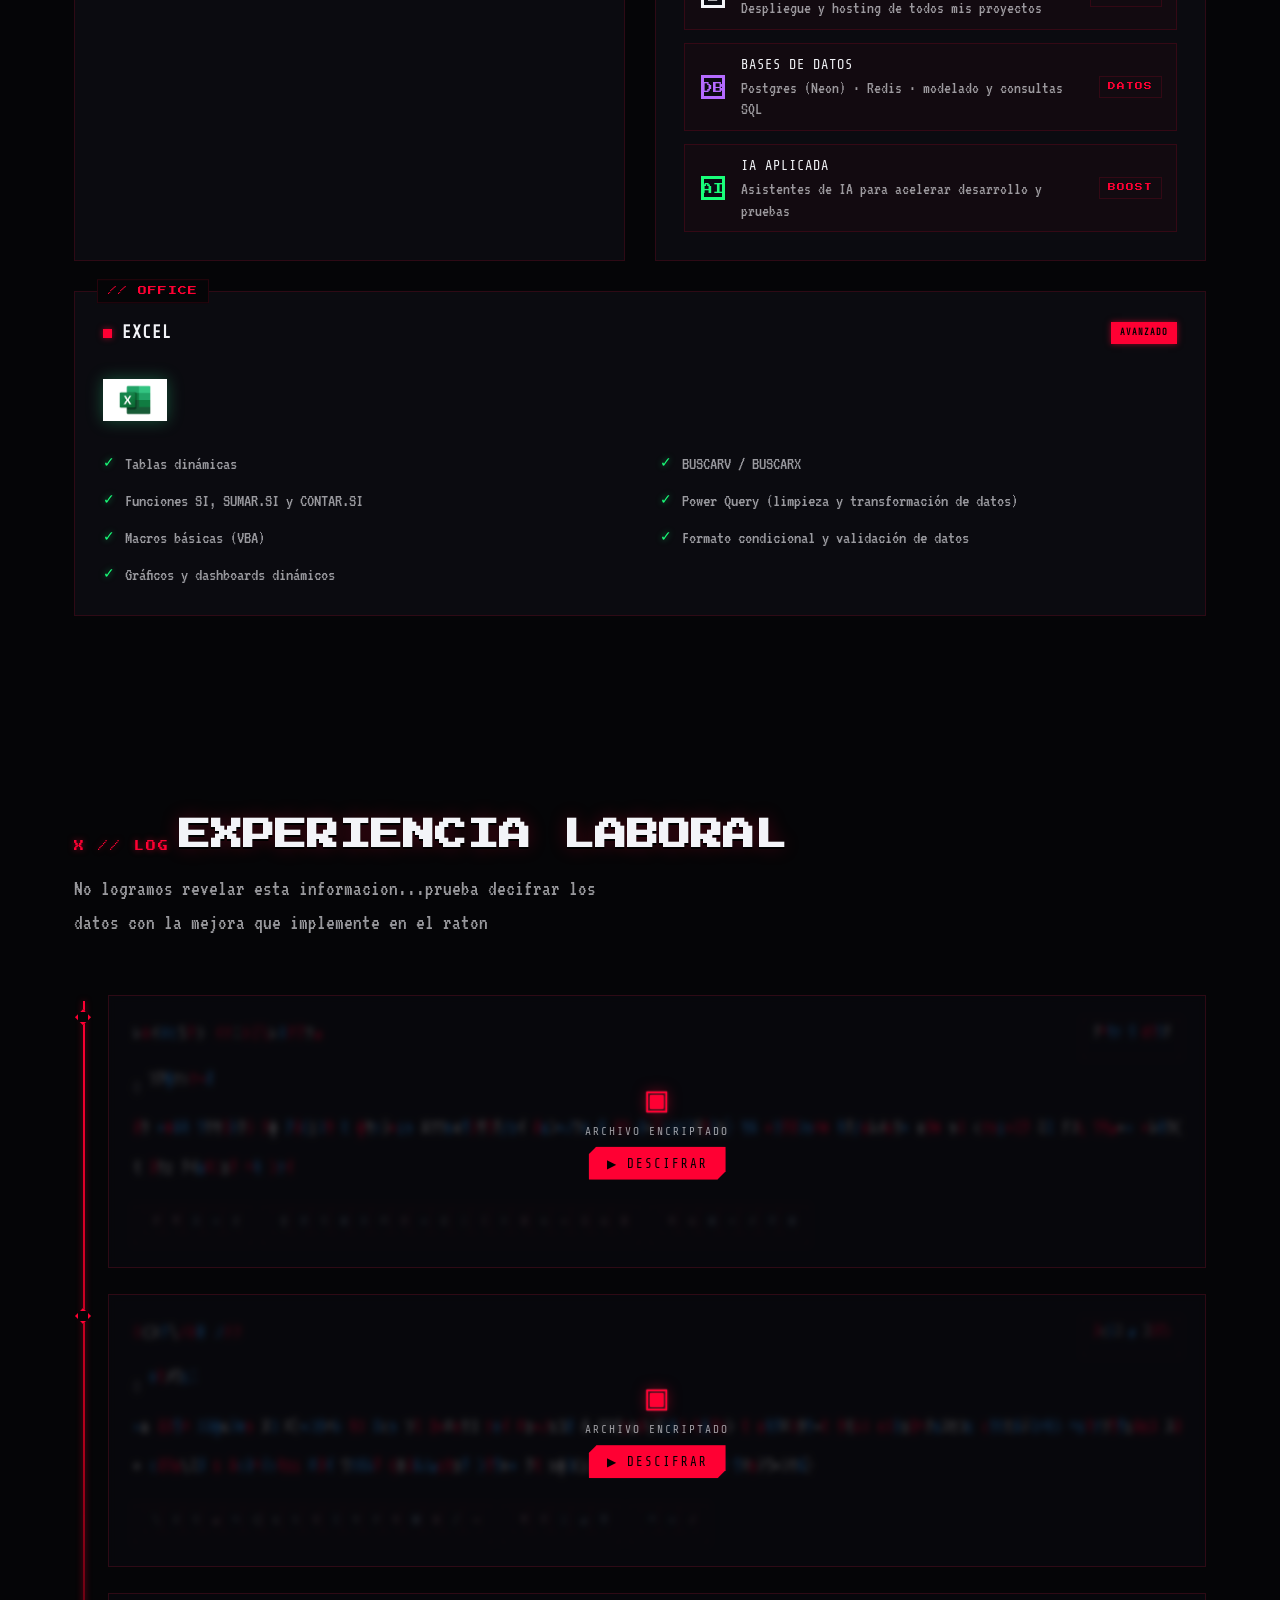
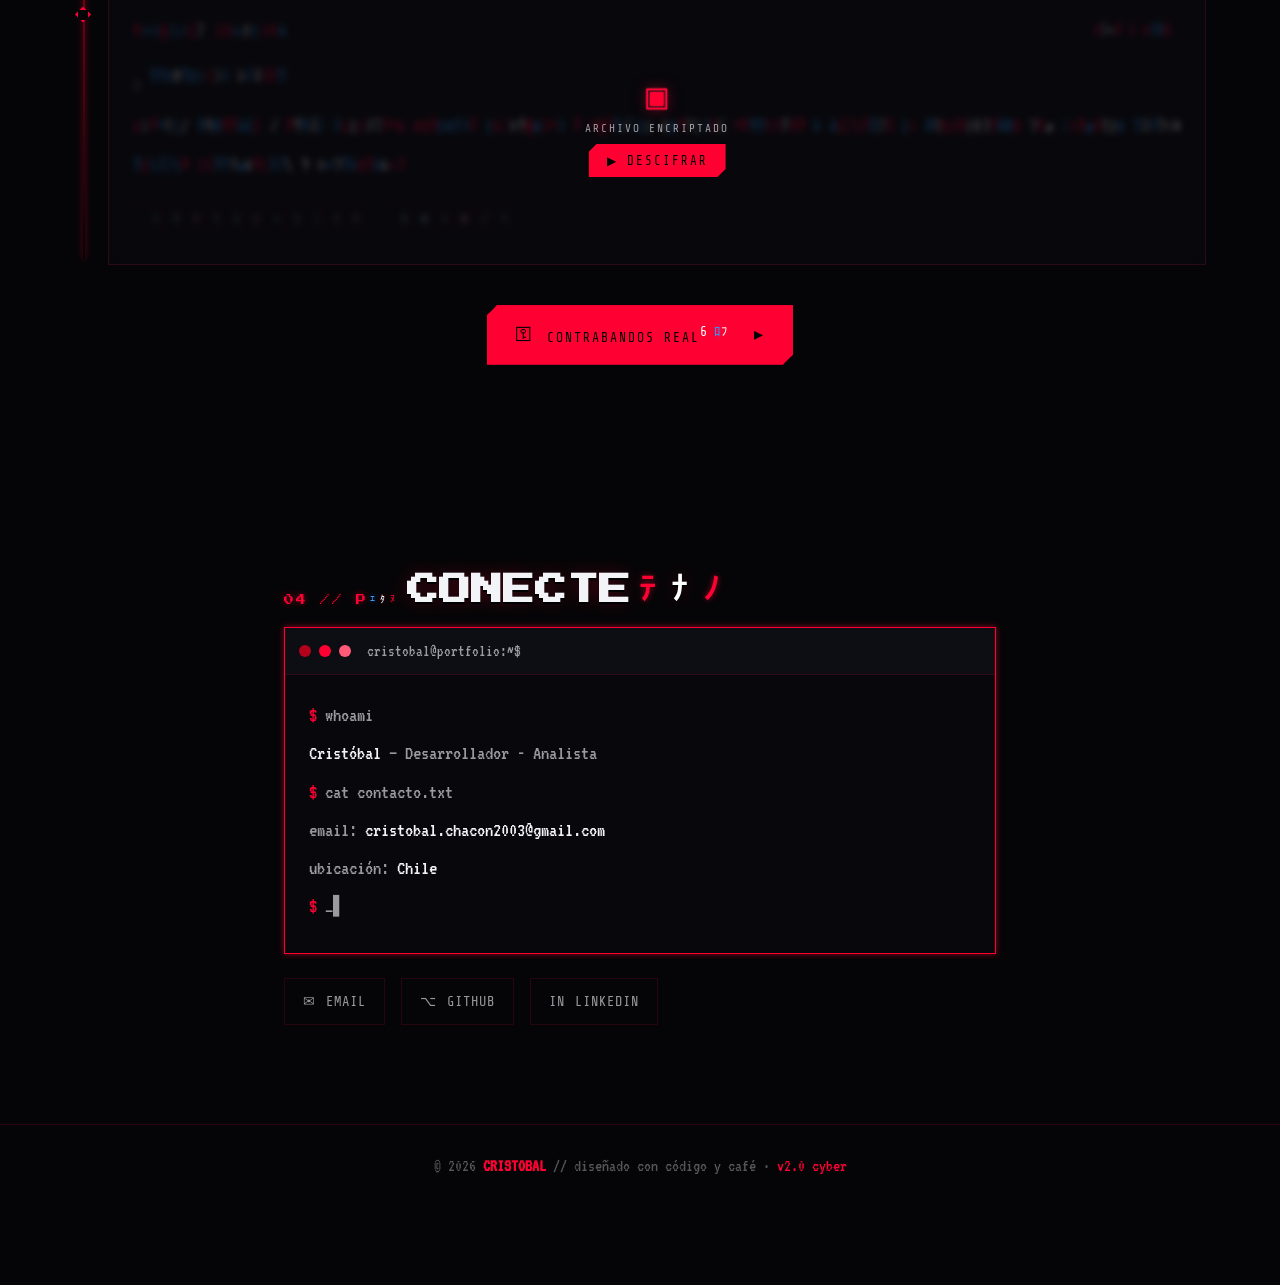
==== commit d32126a4: "Sección Conocimientos: panel de herramientas (VS Code, Git, Node, Vercel, BD, IA), Excel a lo ancho," ====
--- a/index.html
+++ b/index.html
@@ -3,7 +3,7 @@
 <head>
   <meta charset="UTF-8" />
   <meta name="viewport" content="width=device-width, initial-scale=1.0" />
-  <meta name="description" content="Portafolio de Cristóbal — Desarrollador. Lenguajes de programación, herramientas Office y experiencia laboral. Estética cyberpunk / pixel art." />
+  <meta name="description" content="Portafolio de Cristóbal — Desarrollador. Conocimientos: lenguajes, herramientas de desarrollo, Excel avanzado y experiencia laboral. Estética cyberpunk / pixel art." />
   <title>Cristóbal · Portafolio // CYBER_DEV</title>
 
   <link rel="stylesheet" href="css/variables.css" />
@@ -73,7 +73,7 @@
     </div>
     <nav class="drawer-nav">
       <a href="index.html#inicio"><i>X</i><span class="scramble sc-multi hov" data-text="Inicio">Inicio</span></a>
-      <a href="index.html#skills"><i>X</i><span class="scramble sc-multi hov" data-text="Skills">Skills</span></a>
+      <a href="index.html#skills"><i>X</i><span class="scramble sc-multi hov" data-text="Conocimientos">Conocimientos</span></a>
       <a href="index.html#experiencia"><i>X</i><span class="scramble sc-multi hov" data-text="Experiencia">Experiencia</span></a>
       <a href="proyectos.html"><i>X</i><span class="scramble sc-multi hov" data-text="Contrabandos">Contrabandos</span></a>
       <a href="index.html#contacto"><i>X</i><span class="scramble sc-multi hov" data-text="Contacto">Contacto</span></a>
@@ -140,11 +140,11 @@
     <!-- ====== SKILLS ====== -->
     <section id="skills">
       <div class="wrap">
-        <span class="kicker scramble obs sc-multi" data-text="X // STACK">X // STACK</span>
-        <h2 class="section-title scramble obs sc-multi" data-text="SUS HERRAMIENTAS">SUS HERRAMIENTAS</h2>
-        <p class="section-sub scramble obs" data-text="Estos son los lenguajes con los que maneja, se desconoce el nivel
-        de habilidad del sujeto, los que trabajan con esta persona desconocen el como logra tan buen rendimiento en poco tiempo">Estos son los lenguajes con los que maneja, se desconoce el nivel
-        de habilidad del sujeto, los que trabajan con esta persona desconocen el como logra tan buen rendimiento en poco tiempo"</p>
+        <span class="kicker scramble obs sc-multi" data-text="X // CONOCIMIENTOS">X // CONOCIMIENTOS</span>
+        <h2 class="section-title scramble obs sc-multi" data-text="CONOCIMIENTOS">CONOCIMIENTOS</h2>
+        <p class="section-sub scramble obs" data-text="Registro de capacidades detectadas en el sujeto: lenguajes que domina,
+        herramientas con las que opera a diario y un manejo de Excel que ya levanta sospechas.">Registro de capacidades detectadas en el sujeto: lenguajes que domina,
+        herramientas con las que opera a diario y un manejo de Excel que ya levanta sospechas.</p>
 
         <div class="skills-grid">
           <div class="panel reveal-l" data-label="// LENGUAJES">
@@ -152,7 +152,12 @@
             <div id="lang-list"></div>
           </div>
 
-          <div class="panel reveal-r" data-label="// EXCEL">
+          <div class="panel reveal-r" data-label="// HERRAMIENTAS">
+            <h3><span class="dot"></span> Herramientas <span class="lvl-badge">USO DIARIO</span></h3>
+            <div id="tools-list"></div>
+          </div>
+
+          <div class="panel panel-wide reveal" data-label="// OFFICE">
             <h3><span class="dot"></span> Excel <span class="lvl-badge">AVANZADO</span></h3>
             <div id="excel-list"></div>
           </div>
--- a/css/styles.css
+++ b/css/styles.css
@@ -441,6 +441,33 @@
   font-family: var(--font-mono); font-size: 0.68rem; letter-spacing: 1px;
   text-transform: uppercase; color: var(--ghost); text-align: center;
 }
+
+/* ---------- Herramientas: loadout de equipamiento ---------- */
+.tools-list { display: flex; flex-direction: column; gap: 13px; }
+.tool {
+  display: flex; align-items: center; gap: 14px;
+  border: 1px solid var(--red-faint); padding: 10px 14px;
+  background: rgba(255, 0, 51, 0.03);
+  transition: border-color .25s, box-shadow .25s, transform .25s;
+}
+.tool:hover { border-color: var(--red); box-shadow: var(--glow-sm); transform: translateX(4px); }
+.tool-ico { flex: 0 0 auto; }
+.tool-ico svg { width: 28px; height: 28px; display: block; image-rendering: pixelated; }
+.tool-body { display: flex; flex-direction: column; gap: 2px; min-width: 0; }
+.tool-name {
+  font-family: var(--font-mono); font-size: 0.85rem; letter-spacing: 1px;
+  text-transform: uppercase; color: var(--white); font-weight: 400;
+}
+.tool-desc { font-family: var(--font-term); font-size: 1.08rem; color: var(--ghost); line-height: 1.25; }
+.tool-tag {
+  margin-left: auto; flex: 0 0 auto;
+  font-family: var(--font-pixel); font-size: 0.48rem; letter-spacing: 1px;
+  color: var(--red); border: 1px solid var(--red-faint); padding: 4px 8px;
+}
+
+/* Panel a lo ancho (Excel bajo lenguajes + herramientas) */
+.panel-wide { grid-column: 1 / -1; }
+.panel-wide .excel-skills { display: grid; grid-template-columns: 1fr 1fr; gap: 13px 40px; }
 
 /* ---------- Excel: ícono + checklist de habilidades ---------- */
 .excel-icon { text-align: center; margin-bottom: 20px; }
--- a/css/responsive.css
+++ b/css/responsive.css
@@ -15,6 +15,7 @@
   .hero-desc { margin-left: auto; margin-right: auto; }
   .photo-wrap { order: -1; }
   .skills-grid { grid-template-columns: 1fr; }
+  .panel-wide .excel-skills { grid-template-columns: 1fr; }
 }
 
 /* ---- Teléfono ---- */
@@ -27,6 +28,7 @@
   .menu-toggle { top: 14px; left: 14px; width: 46px; height: 46px; }
 
   .hero-stats { gap: 20px; }
+  .tool-tag { display: none; }
   .xp-card:hover { transform: none; }
   .proj-grid { grid-template-columns: 1fr; }
 
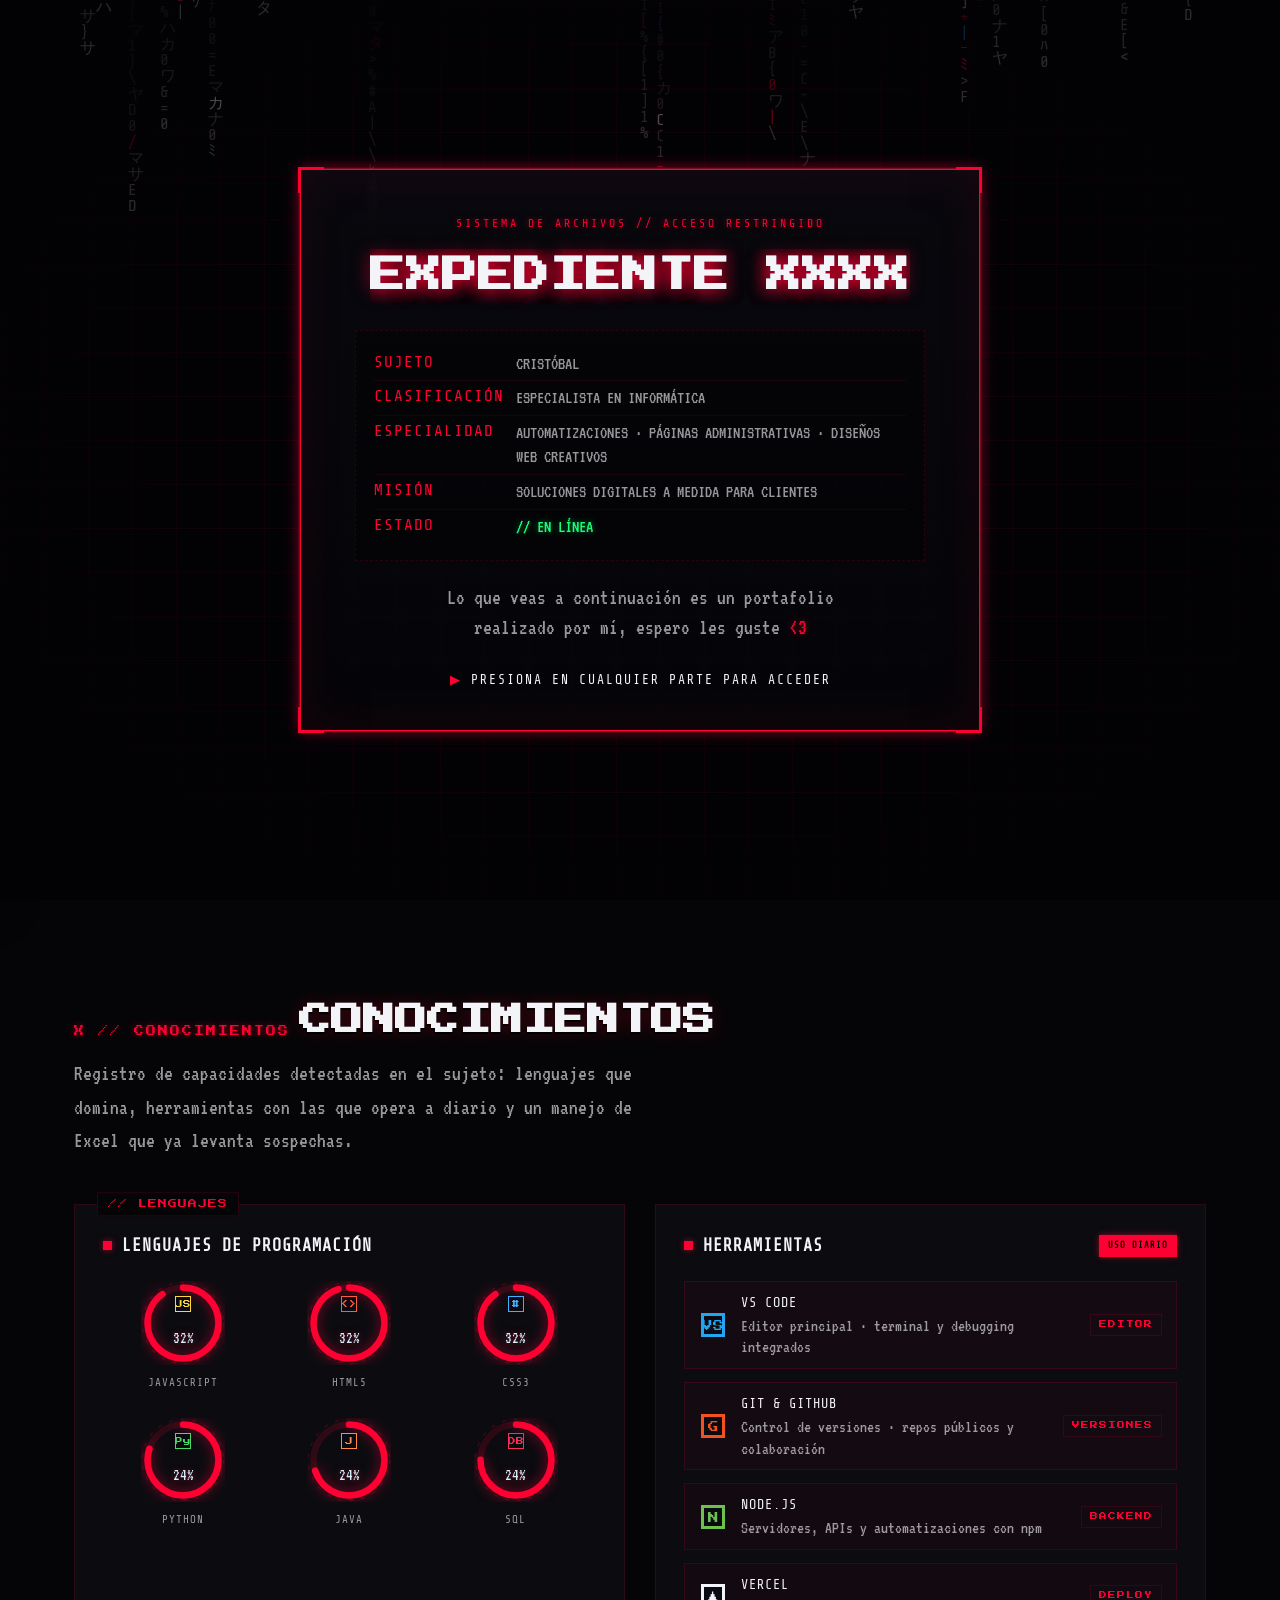
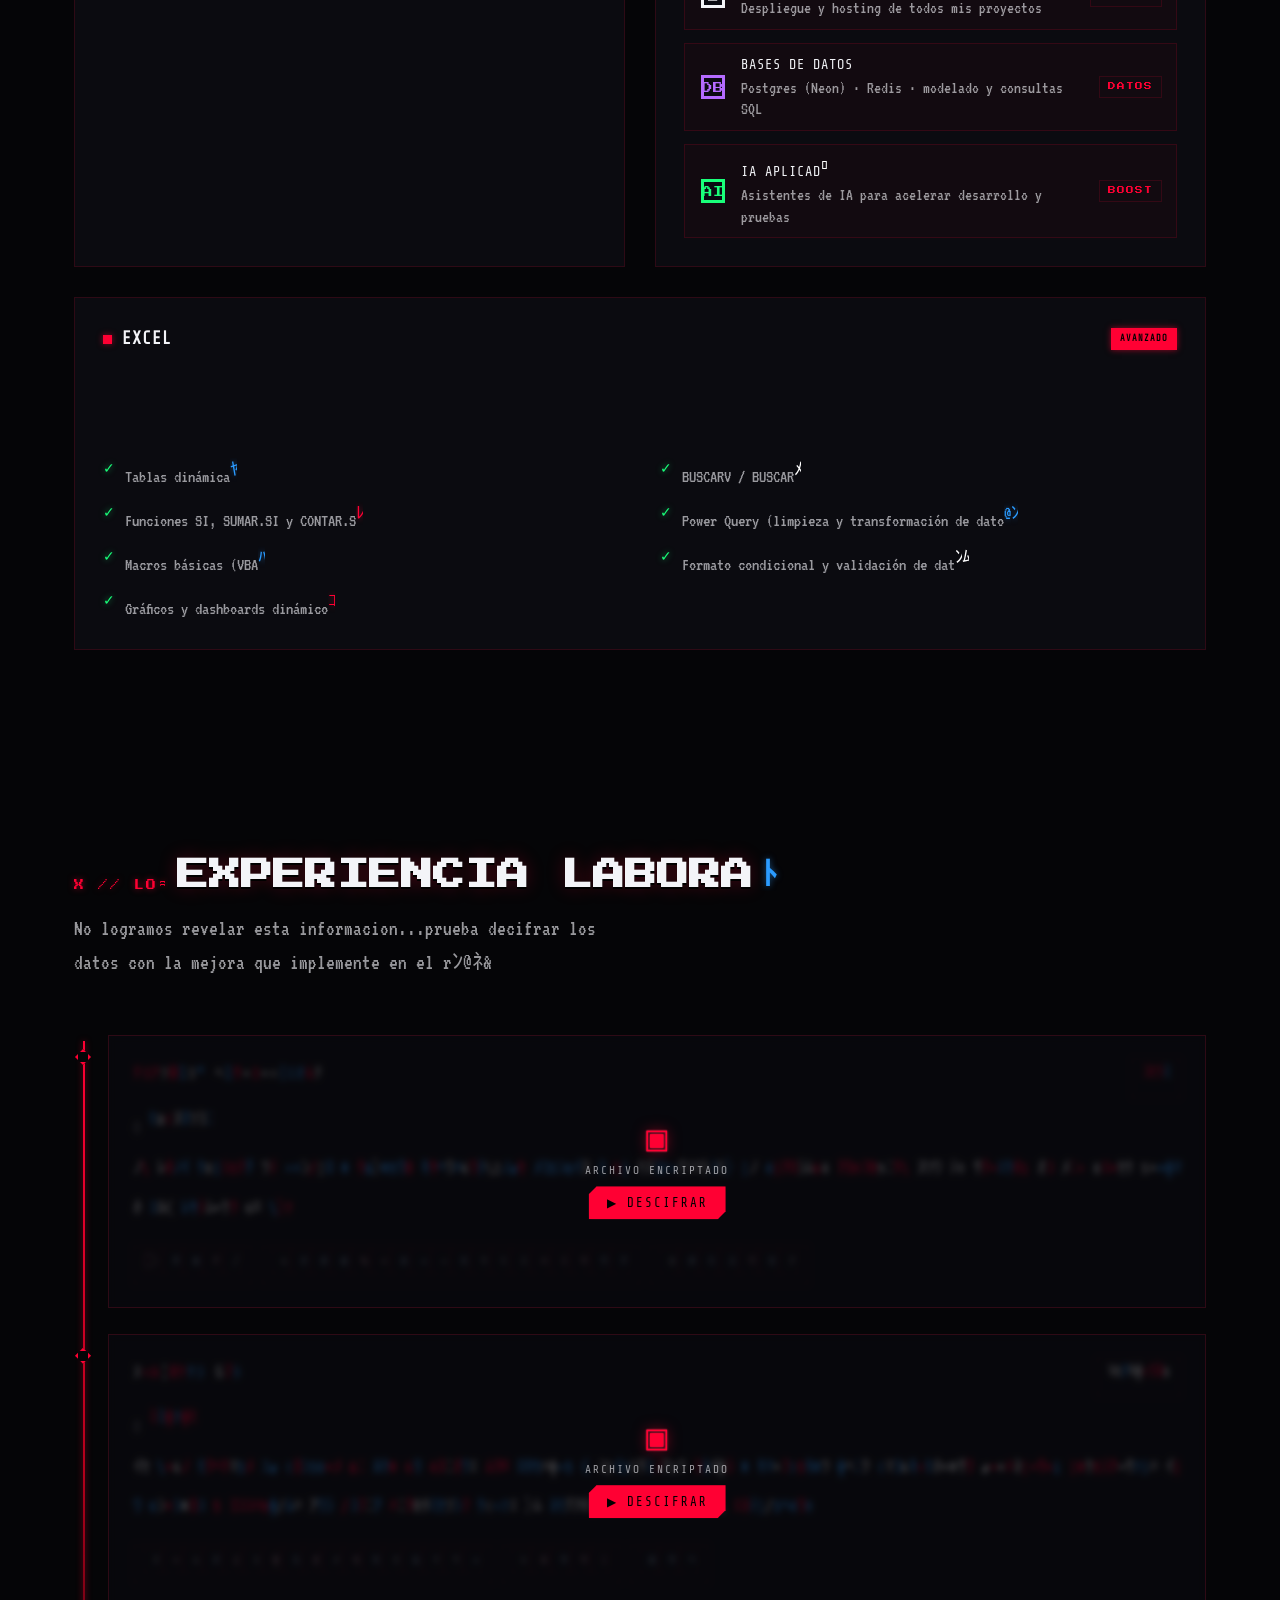
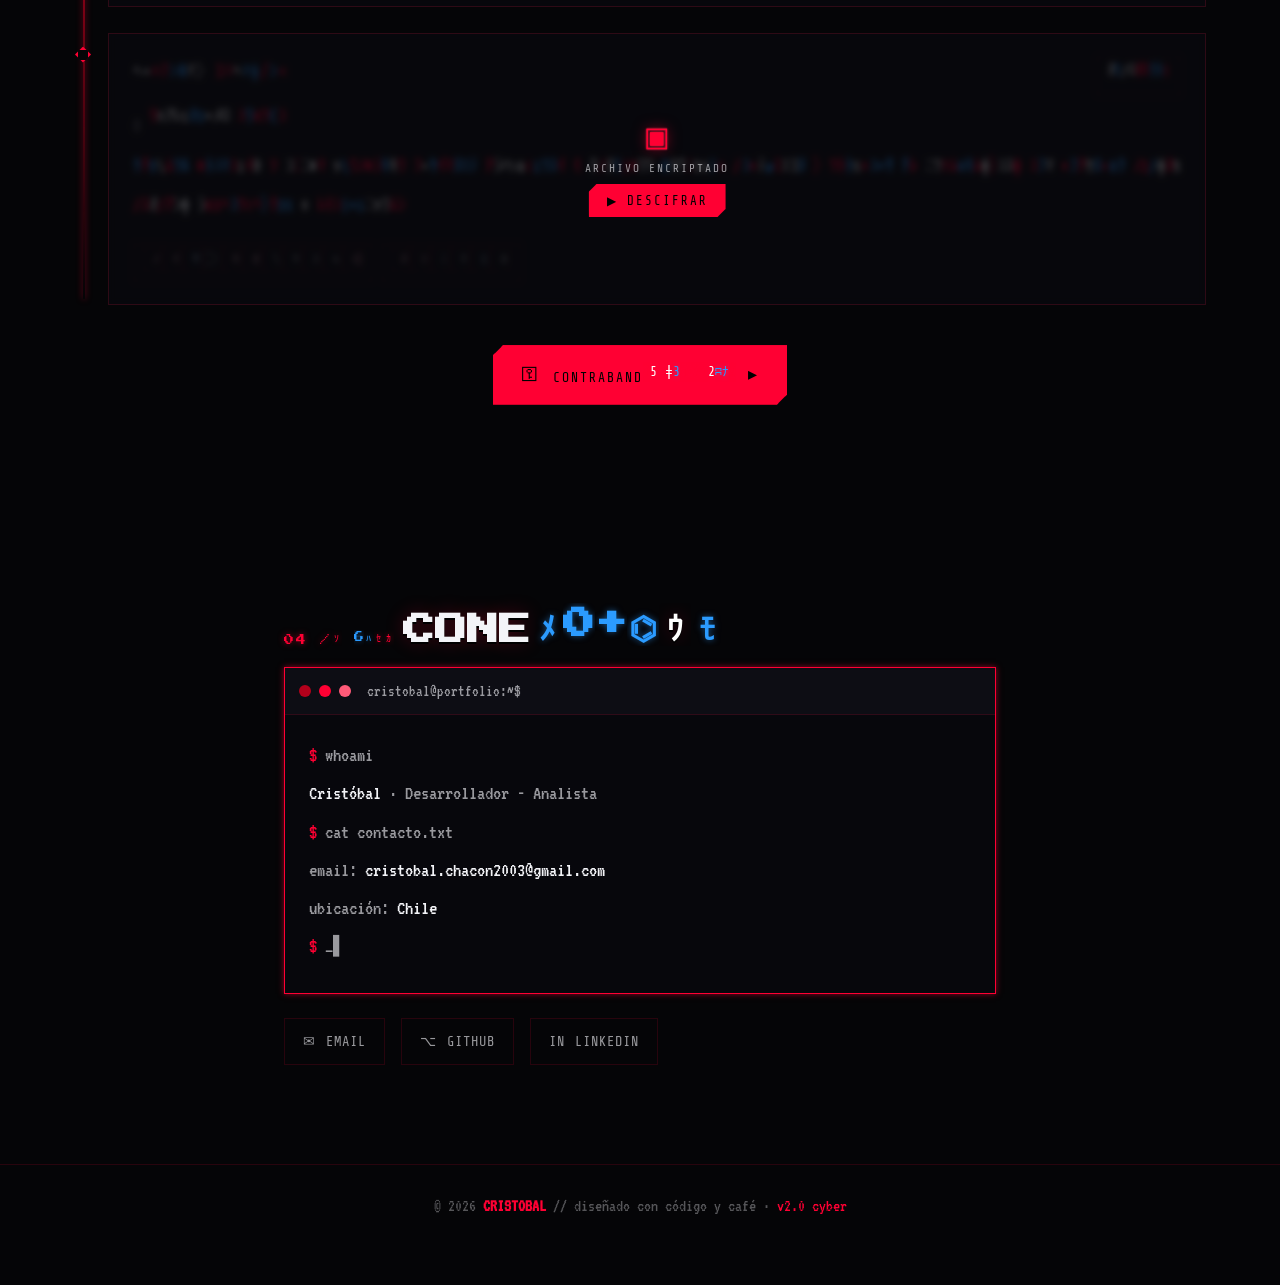
==== commit 5dcf9b23: "Aplicar pase de diseño anti-plantilla (Impeccable/Taste/Emil) Correcciones de guiones en textos visi" ====
--- a/index.html
+++ b/index.html
@@ -3,7 +3,7 @@
 <head>
   <meta charset="UTF-8" />
   <meta name="viewport" content="width=device-width, initial-scale=1.0" />
-  <meta name="description" content="Portafolio de Cristóbal — Desarrollador. Conocimientos: lenguajes, herramientas de desarrollo, Excel avanzado y experiencia laboral. Estética cyberpunk / pixel art." />
+  <meta name="description" content="Portafolio de Cristóbal: Desarrollador. Conocimientos: lenguajes, herramientas de desarrollo, Excel avanzado y experiencia laboral. Estética cyberpunk / pixel art." />
   <title>Cristóbal · Portafolio // CYBER_DEV</title>
 
   <link rel="stylesheet" href="css/variables.css" />
@@ -196,10 +196,10 @@
           </div>
           <div class="term-body">
             <div class="term-line"><span class="p">$</span> whoami</div>
-            <div class="term-line"><span class="v" id="c-nombre">Cristóbal</span> — <span id="c-rol">Desarrollador</span></div>
+            <div class="term-line"><span class="v" id="c-nombre">Cristóbal</span> · <span id="c-rol">Desarrollador</span></div>
             <div class="term-line"><span class="p">$</span> cat contacto.txt</div>
-            <div class="term-line">email: <span class="v" id="c-email">—</span></div>
-            <div class="term-line">ubicación: <span class="v" id="c-ubic">—</span></div>
+            <div class="term-line">email: <span class="v" id="c-email">-</span></div>
+            <div class="term-line">ubicación: <span class="v" id="c-ubic">-</span></div>
             <div class="term-line"><span class="p">$</span> _<span class="boot-cursor">▌</span></div>
           </div>
         </div>
